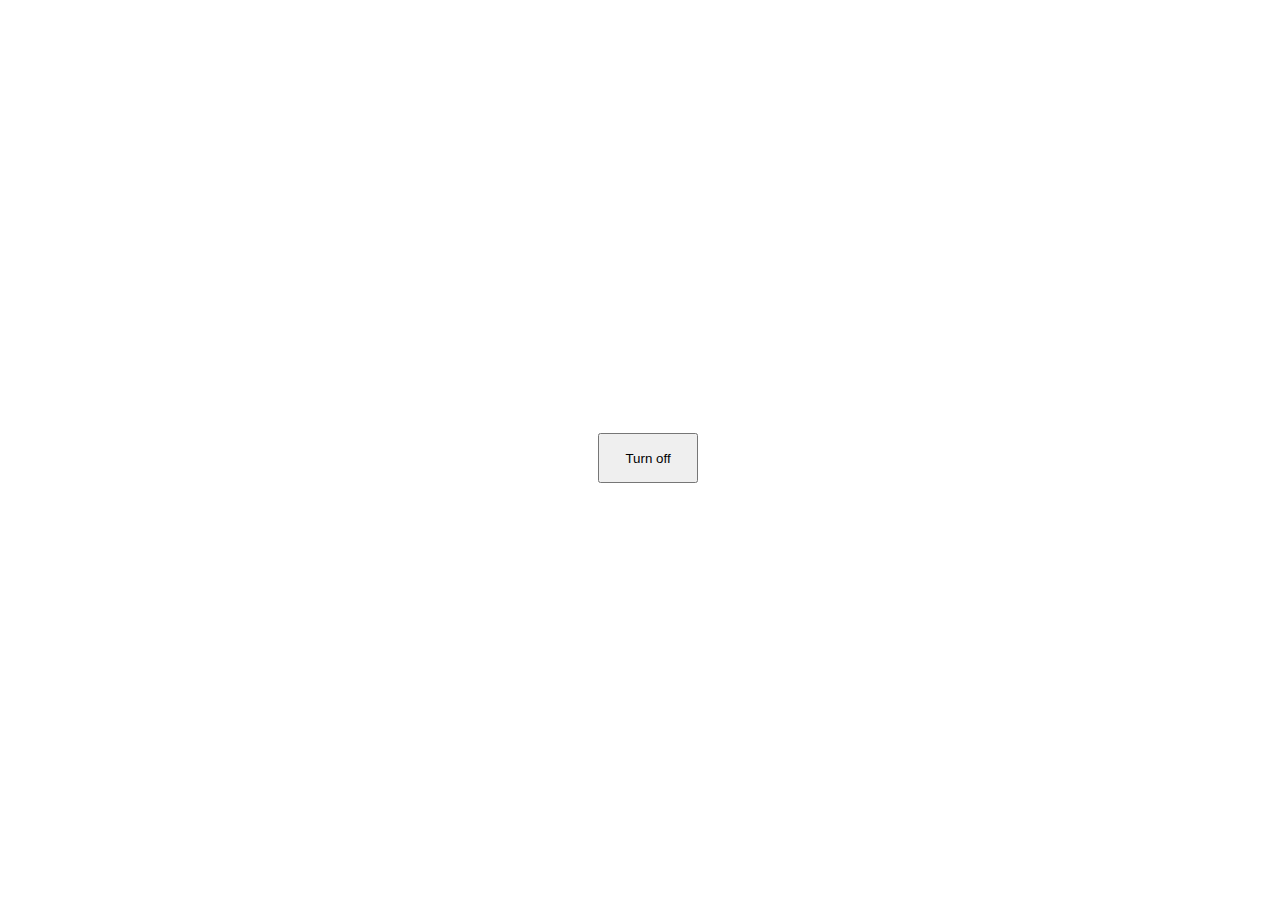
==== index.html @ 02708c24 "Add files via upload" ====
<!DOCTYPE html>
<html lang="en">
<head>
	<meta charset="UTF-8">
	<meta name="viewport" content="width=device-width, initial-scale=1.0">
	<title>Document</title>
	<link rel="stylesheet" href="style.css">
</head>
<body>
	<div class="container">
	<button class="button" type="button">Turn off</button>
	<div class="date"></div></div>
	<script type="text/javascript" src="app.js"></script>
</body>
</html>
---- style.css ----
.button{
    height: 50px;
    width: 100px;
    cursor: pointer;
    color: black;
 }
 .container{
   background-color: white;
   height: 100vh;
   width: 100vw;
   display: flex;
   flex-direction: column;
   justify-content: center;
   align-items: center;
 }
 .date{
     color:black;
     
 }
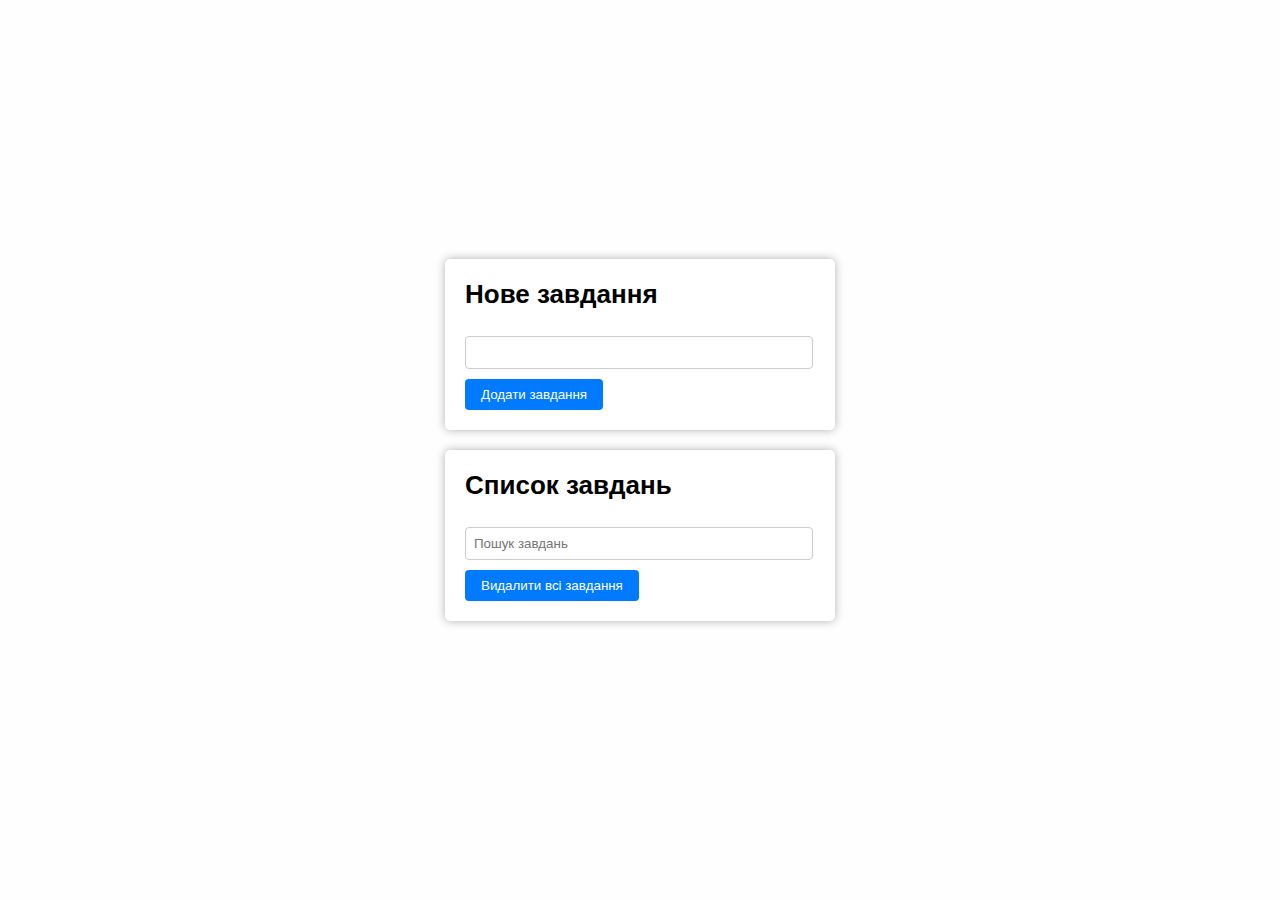
==== commit 272f7dc3: "Add files via upload" ====
--- a/index.html
+++ b/index.html
@@ -1,15 +1,38 @@
 <!DOCTYPE html>
 <html lang="en">
-<head>
-	<meta charset="UTF-8">
-	<meta name="viewport" content="width=device-width, initial-scale=1.0">
-	<title>Document</title>
-	<link rel="stylesheet" href="style.css">
-</head>
-<body>
-	<div class="container">
-	<button class="button" type="button">Turn off</button>
-	<div class="date"></div></div>
-	<script type="text/javascript" src="app.js"></script>
-</body>
+  <head>
+    <meta charset="UTF-8" />
+    <meta name="viewport" content="width=device-width, initial-scale=1.0" />
+    <meta http-equiv="X-UA-Compatible" content="ie=edge" />
+    <link rel="stylesheet" href="style.css">
+    <title>Список завдань</title>
+  </head>
+  <body>
+    <div class="container">
+      <div class="create-task-block">
+        <form class="create-task-form" data-id="test">
+          <h3 class="task-title">Нове завдання</h3>
+          <div class="input-field">
+            <input type="text" name="task" class="task-input" />
+          </div>
+          <button type="submit" class="btn">Додати завдання</button>
+        </form>
+      </div>
+
+      <div class="filter-task-block">
+        <h3 class="task-title">Список завдань</h3>
+        <div class="input-field">
+          <input
+            type="text"
+            name="filter"
+            class="filter-input"
+            placeholder="Пошук завдань"
+          />
+        </div>
+        <ul class="collection"></ul>
+        <button class="clear-tasks">Видалити всі завдання</button>
+      </div>
+    </div>
+    <script src="./app.js"></script>
+  </body>
 </html>--- a/style.css
+++ b/style.css
@@ -1,20 +1,87 @@
 
-.button{
-    height: 50px;
-    width: 100px;
-    cursor: pointer;
-    color: black;
- }
- .container{
-   background-color: white;
-   height: 100vh;
-   width: 100vw;
-   display: flex;
-   flex-direction: column;
-   justify-content: center;
-   align-items: center;
- }
- .date{
-     color:black;
-     
- }+body {
+  font-family: Arial, sans-serif;
+  margin: 0;
+  padding: 0;
+  background-color: #fefefe;
+}
+
+.container {
+  display: flex;
+  flex-direction: column;
+  align-items: center;
+  justify-content: center;
+  height: 100vh;
+}
+
+.create-task-block,
+.filter-task-block {
+  background-color: #fff;
+  padding: 20px;
+  margin-bottom: 20px;
+  border-radius: 5px;
+  box-shadow: 0 0 10px rgba(0, 0, 0, 0.3);
+  width: 350px;
+}
+
+.task-title {
+  margin-top: 0;
+  font-size: 26px;
+}
+
+.input-field {
+  margin-bottom: 10px;
+}
+
+.task-input,
+.filter-input {
+  width: calc(100% - 20px);
+  padding: 8px;
+  border: 1px solid #ccc;
+  border-radius: 4px;
+}
+
+.btn,
+.clear-tasks {
+  padding: 8px 16px;
+  border: none;
+  border-radius: 4px;
+  background-color: #007bff;
+  color: #fff;
+  cursor: pointer;
+  transition: background-color 0.3s ease-in-out;
+}
+
+.btn:hover,
+.clear-tasks:hover {
+  background-color: #0056b3;
+}
+
+.collection {
+  list-style: none;
+  padding: 0;
+  margin: 0;
+}
+
+li {
+  display: flex;
+  justify-content: space-between;
+  align-items: center;
+  padding: 10px 0;
+  border-bottom: 1px solid #eee;
+}
+
+.delete-btn,
+.edit-btn {
+  padding: 6px 10px;
+  border: none;
+  border-radius: 50%;
+  cursor: pointer;
+  transition: background-color 0.3s ease;
+}
+
+.delete-btn:hover,
+.edit-btn:hover {
+  background-color: #f44336;
+  color: #fff;
+}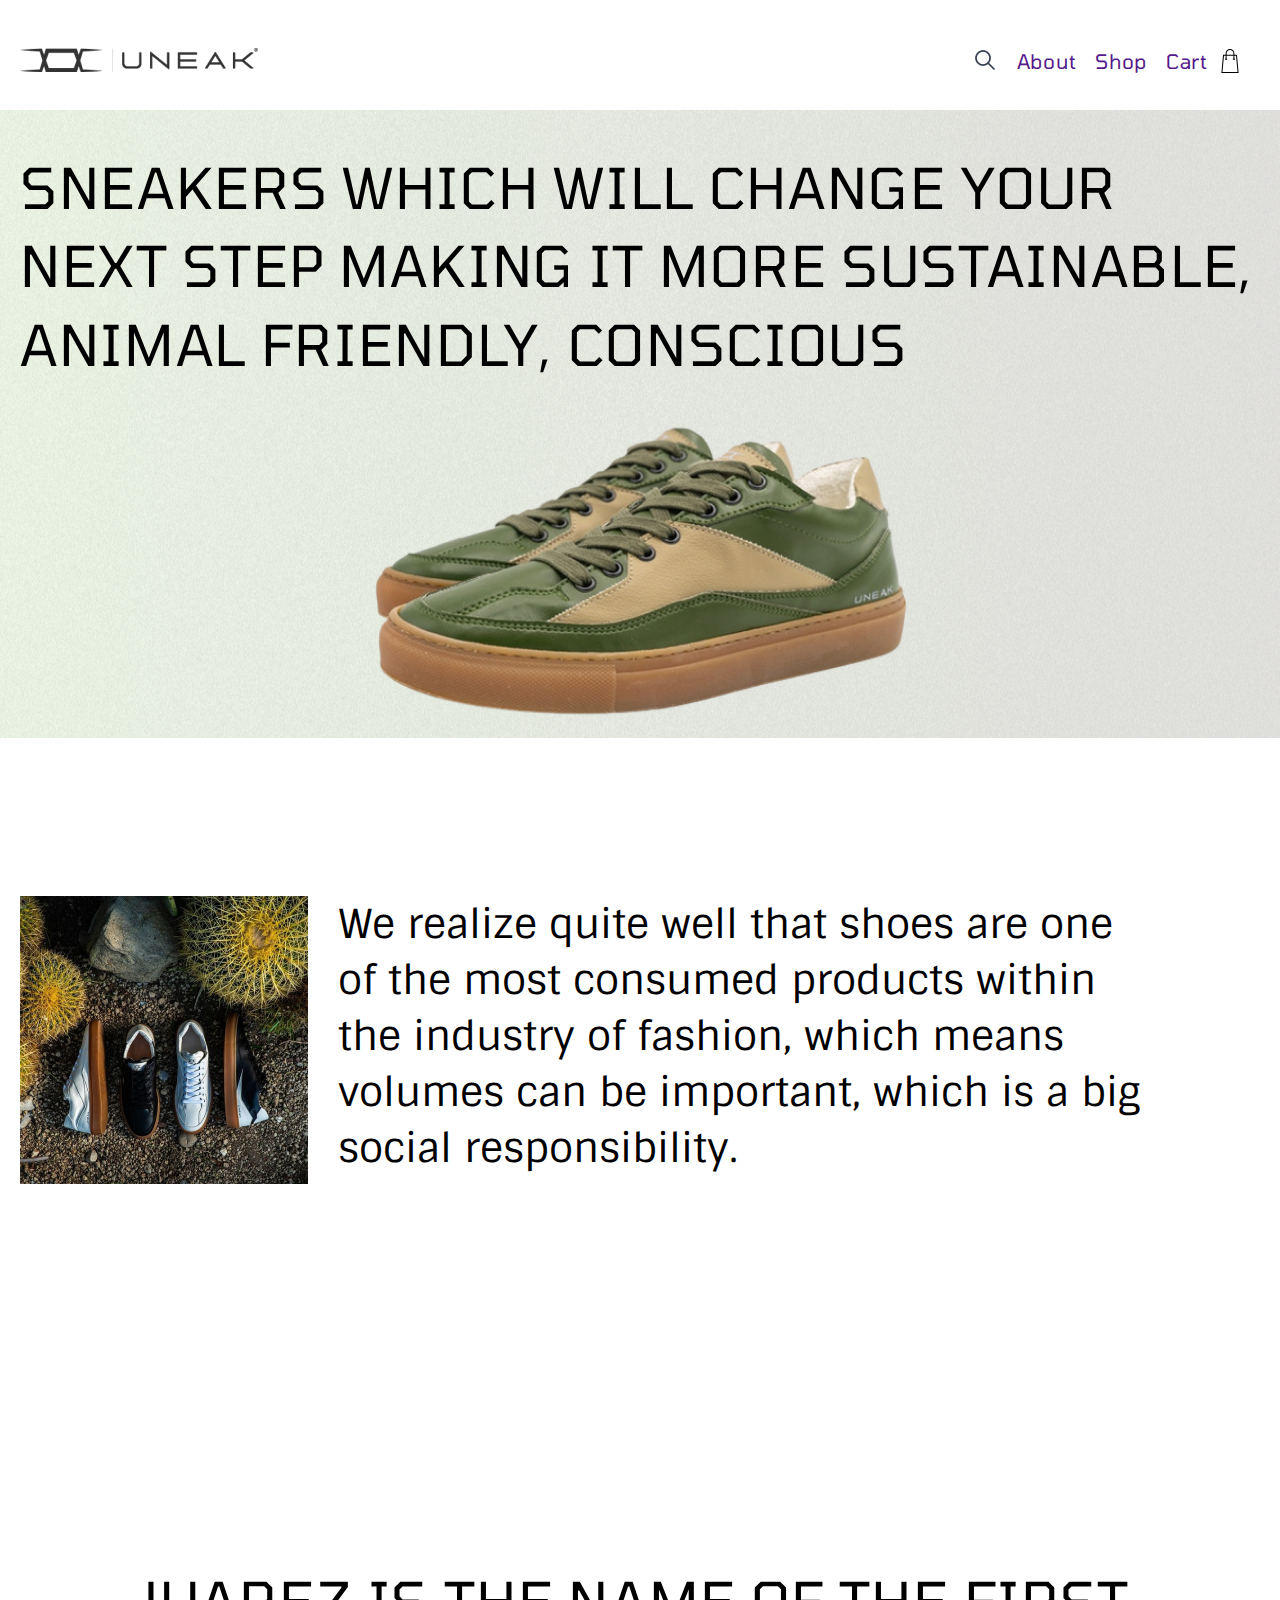
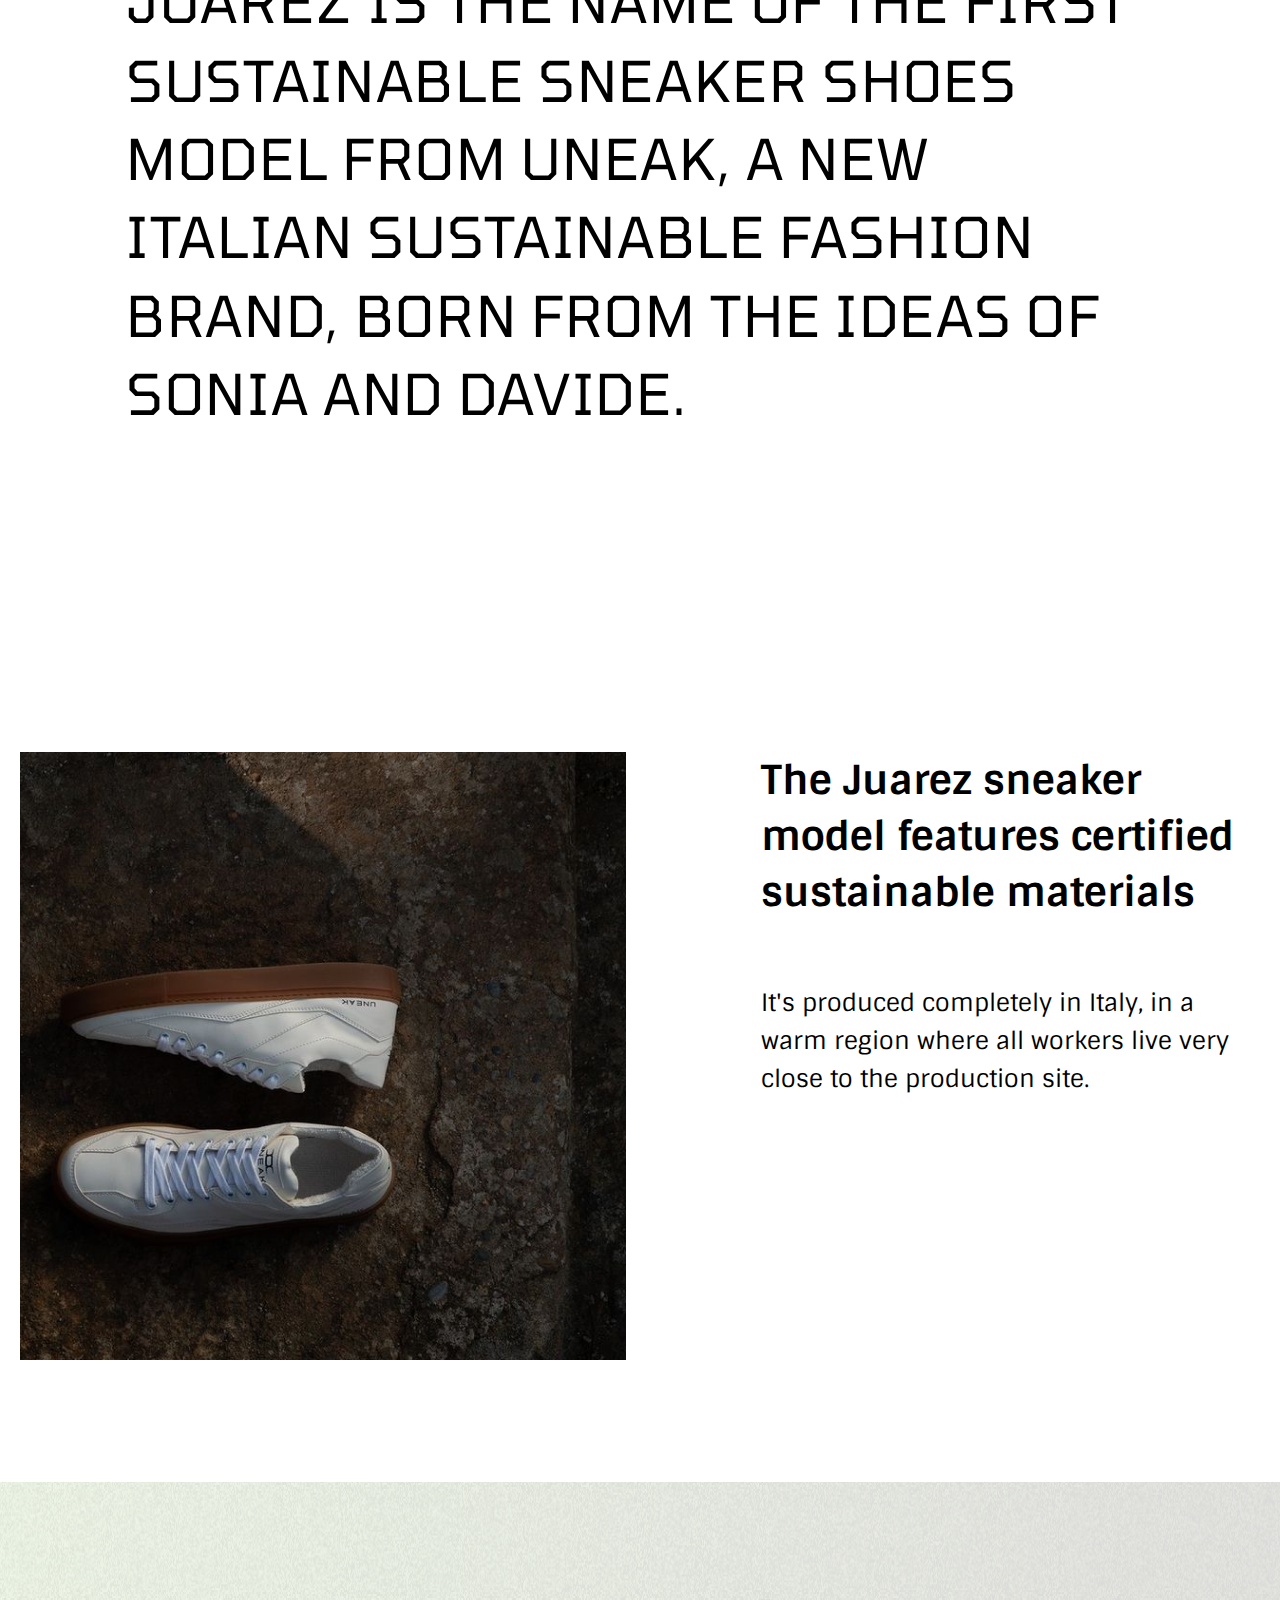
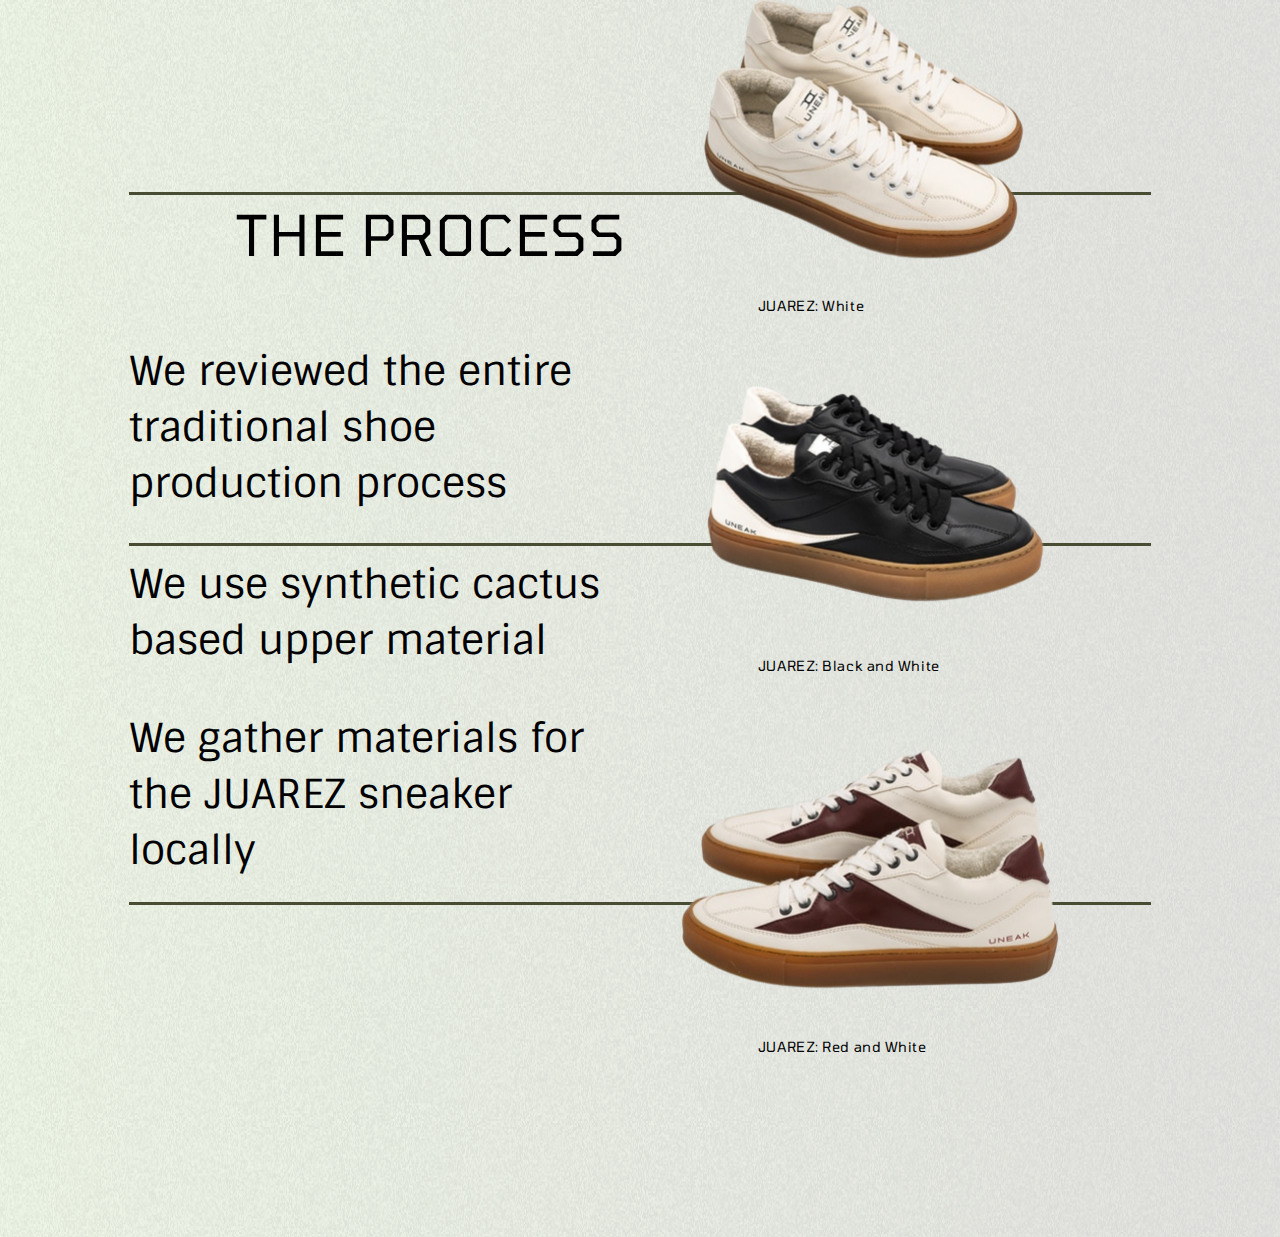
==== commit 65548086: "Add files via upload" ====
--- a/index.html
+++ b/index.html
@@ -1,38 +1,101 @@
 <!DOCTYPE html>
 <html lang="en">
-  <head>
-    <meta charset="UTF-8" />
-    <meta name="viewport" content="width=device-width, initial-scale=1.0" />
-    <meta http-equiv="X-UA-Compatible" content="ie=edge" />
-    <link rel="stylesheet" href="style.css">
-    <title>Список завдань</title>
-  </head>
-  <body>
-    <div class="container">
-      <div class="create-task-block">
-        <form class="create-task-form" data-id="test">
-          <h3 class="task-title">Нове завдання</h3>
-          <div class="input-field">
-            <input type="text" name="task" class="task-input" />
-          </div>
-          <button type="submit" class="btn">Додати завдання</button>
-        </form>
-      </div>
 
-      <div class="filter-task-block">
-        <h3 class="task-title">Список завдань</h3>
-        <div class="input-field">
-          <input
-            type="text"
-            name="filter"
-            class="filter-input"
-            placeholder="Пошук завдань"
-          />
+<head>
+    <meta charset="UTF-8">
+    <meta name="viewport" content="width=device-width, initial-scale=1.0">
+    <title>"Uneak"</title>
+    <link rel="stylesheet" href="normalize.css">
+    <link rel="stylesheet" href="style/style.css">
+    <link rel="preconnect" href="https://fonts.googleapis.com">
+    <link rel="preconnect" href="https://fonts.gstatic.com" crossorigin>
+    <link
+        href="https://fonts.googleapis.com/css2?family=Sintony:wght@400;700&family=Tomorrow:ital,wght@0,400;0,700;1,400&display=swap"
+        rel="stylesheet">
+
+</head>
+
+<body>
+    <article class="burger-menu">
+        <ul class="list">
+            <li class="list-item "><a href=""><img src="./images/search.png" alt="search" class="item-search"></a></li>
+            <li class="list-item  item-burger-about"><a href="">About</a></li>
+            <li class="list-item item-shop"><a href="">Shop</a> </li>
+            </ul>
+    </article>
+    <nav class="nav">
+        <div class="container nav-container">
+            <a href="index.html"><img src="./images/logo.png" alt="logo" class="logo"></a>
+            <ul class="list">
+                <li class="list-item menu"><a href="">Menu</a>
+                <li class="list-item "><a href=""><img src="./images/search.png" alt="search" class="item-search"></a></li>
+                <li class="list-item item-about"><a href="">About</a></li>
+                <li class="list-item item-shop"><a href="">Shop</a> </li>
+               <li class="list-item"><a href="">Cart<img src="./images/shopping-bag.svg" alt="cart" class="cart"></a></li>
+            </div>  
+        </ul>
+    </nav>
+    <header class="header">
+        <div class="container header-container">
+            <h1 class="title"><div class="first-part">Sneakers which will change your</div><div class="second-part">next step making it more sustainable, animal friendly,
+                conscious</div>
+            </h1>
+            <img src="./images/header-image.png" alt="sneakers-main" class="main-image">
         </div>
-        <ul class="collection"></ul>
-        <button class="clear-tasks">Видалити всі завдання</button>
-      </div>
-    </div>
-    <script src="./app.js"></script>
-  </body>
+    </header>
+    <section class="section">
+        <div class="container section-about-container">
+            <img src="./images/section-image-1.png" alt="shoes" class="shoes">
+            <p class="subtitle">We realize quite well that shoes are one of the most consumed products within the
+                industry
+                of
+                fashion, which means volumes can be important, which is a big social responsibility.</p>
+        </div>
+    </section>
+    <article class="article gradient">
+        <div class="container gradient-container">
+            <h1 class="title">Juarez is the name of the first sustainable sneaker shoes model from UNEAK, a new italian
+                sustainable fashion brand, born from the ideas of Sonia and Davide.</h1>
+        </div>
+    </article>
+    <section class="section">
+        <div class="container section-shoes-model-container">
+            <img src="./images/section-image-2.png" alt="JUAREZ-sneakers" class="shoes-model-img">
+            <div class="shoes-model-text">
+            <p class="subtitle">The Juarez sneaker model features certified sustainable materials</p>
+            <p class="main-text">It's produced completely in Italy, in a warm region where all workers live very close
+                to the production site.</p>
+        </div>
+        </div>
+    </section>
+     <section class="process">
+        <div class="container process-container ">
+                <div class="separator">
+                    <hr class="separator-line">
+                    <figure class="shoes-list shoes-white">
+                        <img class="shoes-img" src="./images/shoes-white.png" alt="">
+                        <figcaption class="shoes-title">JUAREZ: White</figcaption>
+                    </figure>
+                </div>
+                <h2 class="process-title title">THE PROCESS</h2>
+                <p class="process-text main-text">We reviewed the entire traditional shoe production process </p>
+                <div class="separator">
+                    <hr class="separator-line">
+                    <figure class="shoes-list  shoes-black">
+                        <img class="shoes-img" src="./images/shoes-black.png" alt="">
+                        <figcaption class="shoes-title">JUAREZ: Black and White</figcaption>
+                    </figure>
+                </div>
+                <p class="process-text main-text">We use synthetic cactus based upper material</p>
+                <p class="process-text main-text">We gather materials for the JUAREZ sneaker locally</p>
+                <div class="separator">
+                    <hr class="separator-line">
+                    <figure class="shoes-list  shoes-red">
+                        <img class="shoes-img" src="./images/shoes-red.png" alt="">
+                        <figcaption class="shoes-title">JUAREZ: Red and White</figcaption>
+                    </figure>
+            </div>
+        </div>
+    </section>
+</body>
 </html>--- a/style/style.css
+++ b/style/style.css
@@ -0,0 +1,752 @@
+.title {
+    font-family: Tomorrow, Arial, sans-serif;
+    font-weight: 400;
+    font-style: normal;
+}
+
+.subtitle,
+.main-text {
+    font-family: Sintony, Helvetica, sans-serif;
+    font-weight: 400;
+    font-style: normal;
+}
+
+.subtitle {
+    color: #000;
+    font-family: Sintony, Helvetica, sans-serif;
+    font-size: 40px;
+    font-style: normal;
+    font-weight: 400;
+    line-height: 140%;
+}
+
+.shoes-model-text .subtitle {
+    font-style: bold;
+    font-weight: 700;
+}
+
+.title {
+    color: #000;
+    font-family: Tomorrow;
+    font-size: 56px;
+    font-style: normal;
+    font-weight: 400;
+    line-height: 140%;
+    letter-spacing: 1.68px;
+    text-transform: uppercase;
+}
+
+.main-text {
+    color: #000;
+    font-family: Sintony;
+    font-size: 24px;
+    font-style: normal;
+    font-weight: 400;
+    line-height: 160%;
+}
+
+.container {
+    width: 1241px;
+    padding: 0 20px;
+    margin: 0px;
+}
+
+.header {
+    background: transparent url(../images/header-background.png) center center no-repeat;
+    background-size: cover;
+    z-index: 1;
+}
+
+.header-container {
+    min-height: 610px;
+    display: flex;
+    flex-direction: column;
+    width: calc((100% - 30px * 11) / 12 * 12 + 11 * 30px);
+}
+
+.header .title {
+    padding-top: 38px;
+    width: calc((100% - 330px)/12*12 + 330px);
+    margin: 0px;
+}
+
+.gradient {
+    width: 100%;
+    background: transparent url(../images/gradient.png) center center no-repeat;
+    background-size: cover;
+}
+
+.main-image {
+    align-self: center;
+    display: inline-block;
+    z-index: 2;
+    width: 533px;
+    height: 355px;
+    flex-shrink: 0;
+}
+
+.section-about-container {
+    display: flex;
+    flex-direction: row;
+    min-height: 288px;
+    padding-top: 158px;
+    padding-bottom: 164px;
+    width: calc((100% - 30px * 11) / 12 * 12 + 11 * 30px);
+}
+
+.section-about-container .subtitle {
+    width: calc((100% - 330px)/12*8 + 7*30px);
+    margin-right: calc((100% - 330px)/12*1 + 30px);
+
+}
+
+.shoes {
+    width: 288px;
+    height: 288px;
+    display: inline-block;
+    flex-shrink: 0;
+    margin-right: auto;
+}
+
+.gradient-container {
+    min-height: 862px;
+    display: flex;
+    flex-direction: row;
+    justify-content: center;
+    width: calc((100% - 30px * 11) / 12 * 12 + 11 * 30px);
+}
+
+.gradient-container .title {
+    width: calc((100% - 330px)/12*10 + 9*30px);
+    min-height: 297px;
+    margin: 0px;
+    padding-top: 214px;
+    padding-bottom: 197px;
+    display: flex;
+    flex-direction: row;
+}
+
+.section-shoes-model-container {
+    min-height: 852px;
+    display: flex;
+    flex-direction: row;
+    width: calc((100% - 30px * 11) / 12 * 12 + 11 * 30px);
+
+}
+
+.shoes-model-text {
+    display: flex;
+    flex-direction: column;
+    width: calc((100% - 330px)/12*5 + 4*30px);
+    padding-top: 122px;
+    margin-right: 0px;
+}
+
+.shoes-model-text .subtitle {
+    min-height: 164px;
+    margin: 0px;
+}
+
+.shoes-model-text .main-text {
+    min-height: 114px;
+    margin: 0px;
+    padding-top: 64px;
+}
+
+.shoes-model-img {
+    width: 606px;
+    display: inline-block;
+    height: 608px;
+    flex-shrink: 0;
+    margin-right: auto;
+    align-self: center;
+}
+
+.nav-container {
+    display: flex;
+    flex-direction: row;
+    align-items: center;
+    height: 110px;
+    padding-top: 48px;
+    padding-bottom: 38px;
+    width: calc((100% - 30px * 11) / 12 * 12 + 11 * 30px);
+}
+
+.logo {
+    width: 238px;
+    display: block;
+    margin-right: auto;
+}
+
+.list {
+    list-style: none;
+    display: flex;
+    flex-direction: row;
+    height: 24px;
+    margin-left: auto;
+    width: calc((100% - 330px)/12*3 + 60px);
+}
+
+.list-item {
+    min-width: 24px;
+    margin-right: calc((100% - 330px)/12*0 + 20px);
+}
+
+.item-about {
+    margin-right: calc((100% - 330px)/12*0 + 20px);
+}
+
+.item-shop {
+    margin-right: calc((100% - 330px)/12*0 + 20px);
+}
+
+.list-item {
+    color: #000;
+    font-family: Tomorrow, Arial, sans-serif;
+    font-size: 20px;
+    font-style: normal;
+    font-weight: 400;
+    line-height: 130%;
+    letter-spacing: 0.8px;
+    text-decoration: none;
+}
+
+.menu {
+    display: none;
+}
+
+.list-item a {
+    text-decoration: none;
+    display: flex;
+    flex-direction: row;
+}
+
+.cart {
+    margin-left: 10px;
+    width: 24px;
+}
+
+* {
+    margin: 0;
+    padding: 0;
+    border: 0;
+    box-sizing: border-box;
+}
+
+.process {
+    background: transparent url(../images/back.png) center center no-repeat;
+    background-size: cover;
+    padding: 310px 0 332px;
+    position: relative;
+}
+
+.process-container {
+    width: calc((100% - 30px * 11) / 12 * 10 + 9 * 30px);
+    margin: 0 auto; 
+}
+
+.shoes-list {
+    width: 425px;
+    height: 320px;
+    position: absolute;
+    right: 75px;
+    margin: 0
+}
+
+.shoes-white {
+    top: -219px;
+}
+
+.shoes-black {
+    top: -210px;
+}
+
+.shoes-red {
+    top: -188px;
+}
+
+.shoes-img {
+    width: 100%;
+    height: 100%;
+    object-fit: cover;
+    object-position: center;
+}
+
+.shoes-title {
+    color: #000;
+    font-family: Tomorrow, Arial, sans-serif;
+    font-size: 14px;
+    font-style: normal;
+    font-weight: 400;
+    line-height: 130%;
+    letter-spacing: 0.56px;
+    margin-left: 107px;
+}
+
+.separator {
+    position: relative;
+}
+
+.separator-line {
+    background-color: #484C32;
+    height: 3px;
+    margin: 0;
+    border: unset;
+}
+
+.process-title {
+    color: #000;
+    font-family: Tomorrow, Arial, sans-serif;
+    font-size: 56px;
+    font-style: normal;
+    font-weight: 400;
+    line-height: 140%;
+    margin-bottom: 70px;
+    margin-left: 107px;
+}
+
+.process-text {
+    color: #000;
+    font-family: Sintony, Helvetica, sans-serif;
+    font-size: 40px;
+    font-style: normal;
+    font-weight: 400;
+    line-height: 140%;
+    width: 50%;
+    margin-bottom: 42px;
+}
+
+.process-text:first-of-type {
+    margin-bottom: 32px;
+}
+
+.process-text:nth-of-type(2) {
+    margin-bottom: 42px;
+    margin-top: 10px;
+}
+
+.process-text:last-of-type {
+    margin-bottom: 24px;
+}
+
+@media screen and (max-width:1200px) {
+    .section-about-container .subtitle {
+        margin-right: calc((100% - 330px)/12*0 + 30px);
+    }
+    
+}
+
+@media screen and (max-width:1150px) {
+    .item-shop {
+        padding-right: 20px;
+    }
+
+    .item-about {
+        padding-right: 20px;
+    }
+
+    .cart {
+        display: none;
+    }
+
+    .shoes-model-img {
+        width: 45%;
+        height: 45%;
+    }
+
+    .shoes-model-text {
+        padding-top: 200px;
+    }
+
+    .subtitle {
+        font-size: 38px;
+    }
+
+    .shoes-list {
+        right: 0px;
+    }
+
+    .shoes-list .shoes-img {
+        width: 80%;
+        height: 80%;
+    }
+
+    .process-title {
+        font-size: 50px;
+    }
+
+    .separator .shoes-white {
+        top: -100px;
+        right: 0px;
+    }
+
+    .process-title { 
+        margin-left: 80px;
+    }
+}
+
+@media screen and (max-width:1024px) {
+    .title {
+        font-size: 46px;
+    }
+
+    .main-image {
+        width: 60%;
+        height: 60%;
+    }
+
+    .subtitle {
+        font-size: 30px;
+        margin-left: 10px;
+    }
+
+    .main-text {
+        font-size: 22px;
+    }
+
+    .shoes-model-text .main-text {
+        padding-top: 10px;
+    }
+
+    .section-shoes-model-container {
+        min-height: 550px;
+    }
+
+    .shoes-model-text {
+        padding-top: 100px;
+    }
+
+    .section-about-container {
+        padding-top: 100px;
+        padding-bottom: 100px;
+    }
+
+    .gradient-container {
+        min-height: 600px;
+    }
+
+    .gradient-container .title {
+        padding-top: 100px;
+        padding-bottom: 100px;
+        font-size: 44px;
+    }
+
+    .menu {
+        display: inherit;
+    }
+
+    .list .item-about,
+    .item-search,
+    .item-shop {
+        display: none;
+    }
+
+    .process {
+        padding-top: 100px;
+        padding-bottom: 100px;
+        min-height: 800px;
+    }
+
+    .process .separator-line {
+        display: none;
+    }
+
+    .shoes-list {
+        width: 300px;
+        height: 200px;
+        right: 10px;
+    }
+
+    .process .shoes-white {
+        top: 58px;
+    }
+
+    .process .shoes-black {
+        top: 10px;
+    }
+
+    .process .shoes-red {
+        top: 10px;
+    }
+
+    .process-text:first-of-type {
+        margin-bottom: 42px;
+    }
+
+    .process-text:nth-of-type(2) {
+        margin-bottom: 52px;
+    }
+
+    .process-text:last-of-type {
+        margin-bottom: 24px;
+    }
+}
+
+@media screen and (max-width:760px) {
+    .title {
+        font-size: 36px;
+    }
+
+    .subtitle {
+        font-size: 27px;
+    }
+
+    .main-text {
+        font-size: 21px;
+    }
+
+    .header-container {
+        min-height: 500px;
+    }
+
+    .section-about-container {
+        padding-top: 50px;
+        padding-bottom: 50px;
+    }
+
+    .gradient-container { 
+        min-height: 350px;
+    } 
+
+    .gradient-container .title {
+        padding-top: 50px;
+        padding-bottom: 50px;
+        font-size: 34px;
+    }
+
+    .section-shoes-model-container {
+        min-height: 500px;
+    }
+
+    .shoes-model-text {
+        padding-top: 50px;
+        padding-bottom: 50px;
+    }
+
+     .process-text { 
+        width: 100%;
+     } 
+
+    .process .process-title {
+        align-items: center;
+    }
+
+    .process .shoes-white {
+        top: 310px;
+        left: -10px;
+    }
+
+    .process .shoes-black {
+        top: 130px;
+        left: 170px;
+    }
+
+    .process .shoes-red {
+        top: -3px;
+        left: 390px;
+    }
+
+    .shoes-list .shoes-img {
+        width: 60%;
+        height: 60%;
+    }
+
+    .shoes-title {
+        margin-left: 35px;
+    }
+
+    .process {
+        padding-top: 50px;
+        padding-bottom: 50px;
+        min-height: 600px;
+    }
+
+    .process-title {
+        margin-bottom: 30px;
+    }
+}
+
+@media screen and (max-width:680px) {
+
+    .title {
+        font-size: 28px;
+    }
+
+    .gradient-container .title {
+        font-size: 26px;
+        padding-top: 30px;
+        padding-bottom: 30px;
+    }
+
+    .header-container {
+        min-height: 400px;
+    }
+
+    .subtitle {
+        font-size: 24px;
+    }
+
+    .section-about-container {
+        display: flex;
+        flex-direction: column;
+    }
+
+    .section-about-container .subtitle {
+        margin: 0px;
+        width: calc((100% - 330px)/12*12 + 11*30px);
+        padding-top: 20px;
+    }
+
+    .section-shoes-model-container {
+        display: flex;
+        flex-direction: column;
+    }
+
+    .shoes-model-text {
+        width: calc((100% - 330px)/12*12 + 11*30px);
+        padding-top: 20px;
+    }
+
+    .shoes-model-text .subtitle {
+        min-height: 100px;
+    }
+
+    .shoes-model-img {
+        width: 280px;
+        height: 281px;
+        margin-right: 0px;
+        padding-top: 50px;
+    }
+
+    .process .shoes-list {
+        display: none;
+    }
+
+    .process-title {
+        margin: 0px;
+        margin-bottom: 20px;
+    }
+
+    .process .process-text {
+        margin-bottom: 16px;
+    }
+
+    .process .process-text:nth-of-type(2) {
+        margin-top: 0px;
+    }
+
+    .process {
+        min-height: 400px;
+    }
+
+   .logo {
+        width: 140px;
+        height: 14px;
+        margin-left: 50%;
+        transform: translateX(-50%);
+        flex-shrink: 0;
+    }
+
+    .list-item {
+        width: 45px;
+        height: 20px;
+        font-size: 16px;
+        flex-shrink: 0;
+    }
+
+    .menu {    
+        margin-right: auto;
+    }
+
+    .cart {
+        margin-left: 0px;
+
+    }
+
+    .section-about-container .shoes {
+        margin-right: 0px;
+    }
+
+    .shoes {
+        align-self: center;
+    }
+
+    .shoes-model-text .main-text {
+        padding-top: 16px;
+    }
+
+}
+
+@media screen and (max-width:375px) {
+    .title {
+        font-size: 26px;
+    }
+
+    .gradient-container .title {
+        font-size: 24px;
+    }
+
+    .subtitle {
+        font-size: 20px;
+    }
+
+    .main-text {
+        font-size: 20px;
+    }
+
+    .shoes,
+    .shoes-model-img {
+        width: 280px;
+        height: 281px;
+        flex-shrink: 0;
+    }
+
+    .main-image {
+        width: 280px;
+height: 186px;
+       position: absolute;
+       top: 223px;
+    }
+
+    .second-part{
+        padding-top: 196px;
+    }
+
+    .nav {
+        height: 60px;
+    }
+
+    .nav-container{
+        height: 60px;
+        padding-top: 20px;
+        padding-bottom: 20px;
+    }
+}
+
+.burger-menu{
+    position: fixed;
+    z-index: 100;
+    background-color: #484C32;
+background-size: cover;
+top: 80px;
+left: 750px;
+top: -999px;
+}
+
+.burger-menu * {
+    display: block;
+}
+
+.burger-menu .list{
+  width: 200px;
+    height: 150px;
+  
+}
+
+.burger-menu .list-item {
+    z-index: 200;
+}
+
+
+
+   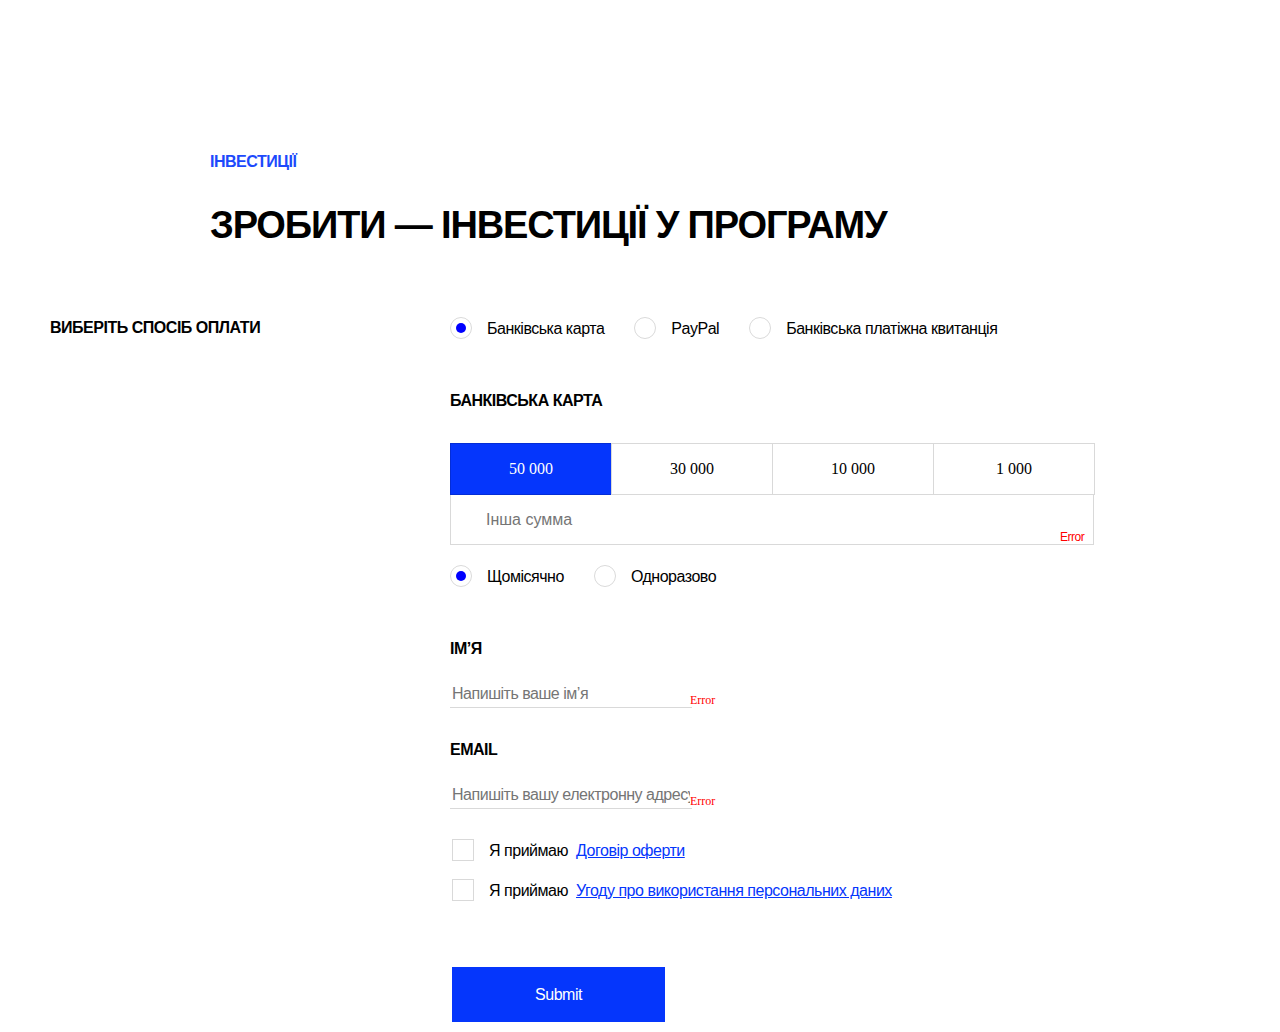
==== commit 6331754a: "Add files via upload" ====
--- a/index.html
+++ b/index.html
@@ -1,101 +1,132 @@
 <!DOCTYPE html>
-<html lang="en">
+<html lang="ukr">
 
 <head>
     <meta charset="UTF-8">
     <meta name="viewport" content="width=device-width, initial-scale=1.0">
-    <title>"Uneak"</title>
+    <title>Teach for Ukraine</title>
     <link rel="stylesheet" href="normalize.css">
     <link rel="stylesheet" href="style/style.css">
-    <link rel="preconnect" href="https://fonts.googleapis.com">
-    <link rel="preconnect" href="https://fonts.gstatic.com" crossorigin>
-    <link
-        href="https://fonts.googleapis.com/css2?family=Sintony:wght@400;700&family=Tomorrow:ital,wght@0,400;0,700;1,400&display=swap"
-        rel="stylesheet">
-
 </head>
 
-<body>
-    <article class="burger-menu">
-        <ul class="list">
-            <li class="list-item "><a href=""><img src="./images/search.png" alt="search" class="item-search"></a></li>
-            <li class="list-item  item-burger-about"><a href="">About</a></li>
-            <li class="list-item item-shop"><a href="">Shop</a> </li>
-            </ul>
-    </article>
-    <nav class="nav">
-        <div class="container nav-container">
-            <a href="index.html"><img src="./images/logo.png" alt="logo" class="logo"></a>
-            <ul class="list">
-                <li class="list-item menu"><a href="">Menu</a>
-                <li class="list-item "><a href=""><img src="./images/search.png" alt="search" class="item-search"></a></li>
-                <li class="list-item item-about"><a href="">About</a></li>
-                <li class="list-item item-shop"><a href="">Shop</a> </li>
-               <li class="list-item"><a href="">Cart<img src="./images/shopping-bag.svg" alt="cart" class="cart"></a></li>
-            </div>  
-        </ul>
-    </nav>
-    <header class="header">
-        <div class="container header-container">
-            <h1 class="title"><div class="first-part">Sneakers which will change your</div><div class="second-part">next step making it more sustainable, animal friendly,
-                conscious</div>
-            </h1>
-            <img src="./images/header-image.png" alt="sneakers-main" class="main-image">
-        </div>
-    </header>
-    <section class="section">
-        <div class="container section-about-container">
-            <img src="./images/section-image-1.png" alt="shoes" class="shoes">
-            <p class="subtitle">We realize quite well that shoes are one of the most consumed products within the
-                industry
-                of
-                fashion, which means volumes can be important, which is a big social responsibility.</p>
-        </div>
+<body class="container">
+    <section class="section-investment">
+        <span class="detailed-info-text">інвестиції</span>
+        <h1 class="title">зробити — інвестиції у програму</h1>
     </section>
-    <article class="article gradient">
-        <div class="container gradient-container">
-            <h1 class="title">Juarez is the name of the first sustainable sneaker shoes model from UNEAK, a new italian
-                sustainable fashion brand, born from the ideas of Sonia and Davide.</h1>
-        </div>
-    </article>
-    <section class="section">
-        <div class="container section-shoes-model-container">
-            <img src="./images/section-image-2.png" alt="JUAREZ-sneakers" class="shoes-model-img">
-            <div class="shoes-model-text">
-            <p class="subtitle">The Juarez sneaker model features certified sustainable materials</p>
-            <p class="main-text">It's produced completely in Italy, in a warm region where all workers live very close
-                to the production site.</p>
-        </div>
-        </div>
+    <section class="section-payment">
+        <form action="" method="">
+            <fieldset class="payment">
+                <legend class="legend-payment legend">виберіть спосіб оплати</legend>
+                <div class="payment-items">
+                <label class="payment-type">
+                    <input class="payment-type-radio input" type="radio" name="payment-type-choice"
+                        value="Банківська карта" id="Банківська карта" checked>
+                    <span class="checkmark"></span> 
+                    Банківська карта
+                </label>
+                <label class="payment-type">
+                    <input class="payment-type-radio input" type="radio" name="payment-type-choice" value="PayPal"
+                        id=" PayPal">
+                    <span class="checkmark"></span>
+                    PayPal
+                </label>
+                <label class="payment-type">
+                  
+                    <input class="payment-type-radio input" type="radio" name="payment-type-choice"
+                        value="Банківська платіжна квитанція" id="Банківська платіжна квитанція">
+                    <span class="checkmark"></span>
+                    Банківська платіжна квитанція
+                </label></div>
+            </fieldset>
+        </form>
     </section>
-     <section class="process">
-        <div class="container process-container ">
-                <div class="separator">
-                    <hr class="separator-line">
-                    <figure class="shoes-list shoes-white">
-                        <img class="shoes-img" src="./images/shoes-white.png" alt="">
-                        <figcaption class="shoes-title">JUAREZ: White</figcaption>
-                    </figure>
+    <section class="info">
+        <form action="" method="">
+            <fieldset class="bank-card-payment">
+                <legend class="legend">банківська карта</legend>
+                <label class="bank-card">
+                <input class="bank-card-radio input" type="radio" name="bank-card-choice" value="50 000"
+                    id="input-50 000" checked>
+                <div class="number-item">50 000</div>
+                </label>
+                <label class="bank-card">
+                    
+                    <input class="bank-card-radio input" type="radio" name="bank-card-choice" value="30 000"
+                        id="input-30 000">
+                        <div class="number-item">30 000</div>
+                </label>
+                <label class="bank-card">
+                    
+                    <input class="bank-card-radio input" type="radio" name="bank-card-choice" value="input-10 000"
+                        id="10 000">
+                        <div class="number-item">10 000</div>
+                </label>
+                <label class="bank-card">
+                    <input class="bank-card-radio input" type="radio" name="bank-card-choice" value="input-1 000"
+                        id="1 000">
+                        <div class="number-item last-item">1 000</div>
+                </label>
+            </fieldset>
+            <form>
+                <div class="amount">
+                    <input class="bank-card-amount" type="number" name="amount" min="0" title="1"
+                        placeholder="Інша сумма">
+                        <span class="error-1">Error</span>
                 </div>
-                <h2 class="process-title title">THE PROCESS</h2>
-                <p class="process-text main-text">We reviewed the entire traditional shoe production process </p>
-                <div class="separator">
-                    <hr class="separator-line">
-                    <figure class="shoes-list  shoes-black">
-                        <img class="shoes-img" src="./images/shoes-black.png" alt="">
-                        <figcaption class="shoes-title">JUAREZ: Black and White</figcaption>
-                    </figure>
-                </div>
-                <p class="process-text main-text">We use synthetic cactus based upper material</p>
-                <p class="process-text main-text">We gather materials for the JUAREZ sneaker locally</p>
-                <div class="separator">
-                    <hr class="separator-line">
-                    <figure class="shoes-list  shoes-red">
-                        <img class="shoes-img" src="./images/shoes-red.png" alt="">
-                        <figcaption class="shoes-title">JUAREZ: Red and White</figcaption>
-                    </figure>
+                
+                <div class="frequency-items">
+                <label class="frequency">
+                    <input class="frequency-radio input" type="radio" name="frequency-radio-choice" value="Щомісячно"
+                        id="Щомісячно" checked>
+                    <span class="checkmark"></span>
+                    Щомісячно
+                </label>
+                <label class="frequency">
+                    <input class="frequency-radio input" type="radio" name="frequency-radio-choice" value="Одноразово"
+                        id="Одноразово">
+                    <span class="checkmark"></span>
+                    Одноразово
+                </label>
             </div>
-        </div>
+            </form>
+        </form>
+        <form action="" method="">
+            <fieldset class="name">
+                <legend class="legend">ім’я</legend>
+                <input class="name-text" type="name" name="name" pattern="[А-Яа-яЇїІіЄєҐґ]"
+                    placeholder="Напишіть ваше ім’я">
+                <span class="error">Error</span>
+            </fieldset>
+        </form>
+        <form action="" method="">
+            <fieldset class="email">
+                <legend class="legend">Email</legend>
+                <input class="email-text" type="email" pattern="[a-zA-Z0-9._%+-]+@[a-zA-Z0-9.-]+\.[a-zA-Z]{2,}"
+                    name="email-address" placeholder="Напишіть вашу електронну адресу">
+                <span class="error">Error</span>
+        </form>
+        <form>
+            <fieldset class="submit">
+                <div class="agreement">
+                    <label class="label-submit">
+                        <div class=submit-items>
+                             <input class="agreement-text input-submit" type="checkbox" name="agreement-text" value="yes"
+                            id="Я приймаю" required>
+                        <span class="checkmark-submit"></span></label>
+                    <span class="span">Я приймаю</span> <a href="" class="link">Договір оферти</a></div>
+                    <label class="label-submit">
+                        <div class=submit-items>
+                            <input class="agreement-text input-submit" type="checkbox" name="agreement-text" value="yes"
+                            required>
+                        <span class="checkmark-submit"></span>
+                        <span class="span">Я приймаю</span> <a href="" class="link">Угоду про використання персональних
+                            даних</a></div>
+                </div></label>
+                <input class="submit-text" type="submit">
+            </fieldset>
+        </form>
     </section>
 </body>
+
 </html>--- a/style/style.css
+++ b/style/style.css
@@ -1,752 +1,556 @@
+.detailed-info-text {
+   color: #0536FC;
+   font-family: "Basis Grotesque Pro", Helvetica, sans-serif;
+   font-size: 16px;
+   font-style: bold;
+   font-weight: 700;
+   line-height: 24px;
+   letter-spacing: -0.48px;
+   text-transform: uppercase;
+   opacity: 0.9;
+}
+
 .title {
-    font-family: Tomorrow, Arial, sans-serif;
-    font-weight: 400;
-    font-style: normal;
-}
-
-.subtitle,
-.main-text {
-    font-family: Sintony, Helvetica, sans-serif;
-    font-weight: 400;
-    font-style: normal;
-}
-
-.subtitle {
-    color: #000;
-    font-family: Sintony, Helvetica, sans-serif;
-    font-size: 40px;
-    font-style: normal;
-    font-weight: 400;
-    line-height: 140%;
-}
-
-.shoes-model-text .subtitle {
-    font-style: bold;
-    font-weight: 700;
+   color: #000;
+   font-family: "Basis Grotesque Pro", Helvetica, sans-serif;
+   font-size: 38px;
+   font-style: bold;
+   font-weight: 700;
+   line-height: 42px;
+   letter-spacing: -1.14px;
+   text-transform: uppercase;
+}
+
+.legend {
+   color: #000;
+   font-family: "Basis Grotesque Pro", Helvetica, sans-serif;
+   font-size: 16px;
+   font-style: bold;
+   font-weight: 700;
+   line-height: 24px;
+   letter-spacing: -0.48px;
+   text-transform: uppercase;
+}
+
+.payment-type, .frequency, .submit{
+   color: #000;
+   font-family: "Basis Grotesque Pro", Helvetica, sans-serif;
+   font-size: 16px;
+   font-style: normal;
+   font-weight: 400;
+   line-height: 24px;
+   letter-spacing: -0.48px;
+}
+
+.amount {
+   color: #000;
+   font-family: "Basis Grotesque Pro", Helvetica, sans-serif;
+   font-size: 16px;
+   font-style: normal;
+   font-weight: 400;
+   line-height: 24px;
+   letter-spacing: -0.48px;
+}
+
+.submit .span {
+   color: #000;
+   font-family: "Basis Grotesque Pro", Helvetica, sans-serif;
+   font-size: 16px;
+   font-style: normal;
+   font-weight: 400;
+   line-height: 24px;
+   letter-spacing: -0.48px;
+   padding-right: 8px;
+}
+
+.submit .link {
+   color: #0536FC;
+   font-family: "Basis Grotesque Pro", Helvetica, sans-serif;
+   font-size: 16px;
+   font-style: normal;
+   font-weight: 400;
+   line-height: 24px;
+   letter-spacing: -0.48px;
+}
+
+.email .email-text {
+   color: #000;
+   font-family: "Basis Grotesque Pro", Helvetica, sans-serif;
+   font-size: 16px;
+   font-style: normal;
+   font-weight: 300;
+   line-height: 24px;
+   letter-spacing: -0.48px;
+}
+
+.name .name-text {
+   color: #000;
+   font-family: "Basis Grotesque Pro", Helvetica, sans-serif;
+   font-size: 16px;
+   font-style: normal;
+   font-weight: 300;
+   line-height: 24px;
+   letter-spacing: -0.48px;
+}
+
+.container {
+   display: flex;
+   flex-direction: column;
+   max-width: 1340px;
+   padding-left: 50px;
+   padding-right: 50px;
+}
+
+.section-investment {
+   display: flex;
+   flex-direction: column;
+   padding-top: 150px;
+   padding-left: 160px;
+}
+
+
+
+.info {
+   padding-left: 670px;
+}
+
+.section-payment .payment {
+   border: unset;
+}
+
+.info .bank-card-payment {
+   border: unset;
+}
+
+.info .name {
+   border: unset;
+}
+
+.info .email {
+   border: unset;
+}
+
+.info .submit {
+   border: unset;
+}
+
+.payment {
+   padding-left: 0px;
 }
 
 .title {
-    color: #000;
-    font-family: Tomorrow;
-    font-size: 56px;
-    font-style: normal;
-    font-weight: 400;
-    line-height: 140%;
-    letter-spacing: 1.68px;
-    text-transform: uppercase;
-}
-
-.main-text {
-    color: #000;
-    font-family: Sintony;
-    font-size: 24px;
-    font-style: normal;
-    font-weight: 400;
-    line-height: 160%;
-}
-
-.container {
-    width: 1241px;
-    padding: 0 20px;
-    margin: 0px;
-}
-
-.header {
-    background: transparent url(../images/header-background.png) center center no-repeat;
-    background-size: cover;
-    z-index: 1;
-}
-
-.header-container {
-    min-height: 610px;
-    display: flex;
-    flex-direction: column;
-    width: calc((100% - 30px * 11) / 12 * 12 + 11 * 30px);
-}
-
-.header .title {
-    padding-top: 38px;
-    width: calc((100% - 330px)/12*12 + 330px);
-    margin: 0px;
-}
-
-.gradient {
-    width: 100%;
-    background: transparent url(../images/gradient.png) center center no-repeat;
-    background-size: cover;
-}
-
-.main-image {
-    align-self: center;
-    display: inline-block;
-    z-index: 2;
-    width: 533px;
-    height: 355px;
-    flex-shrink: 0;
-}
-
-.section-about-container {
-    display: flex;
-    flex-direction: row;
-    min-height: 288px;
-    padding-top: 158px;
-    padding-bottom: 164px;
-    width: calc((100% - 30px * 11) / 12 * 12 + 11 * 30px);
-}
-
-.section-about-container .subtitle {
-    width: calc((100% - 330px)/12*8 + 7*30px);
-    margin-right: calc((100% - 330px)/12*1 + 30px);
-
-}
-
-.shoes {
-    width: 288px;
-    height: 288px;
-    display: inline-block;
-    flex-shrink: 0;
-    margin-right: auto;
-}
-
-.gradient-container {
-    min-height: 862px;
-    display: flex;
-    flex-direction: row;
-    justify-content: center;
-    width: calc((100% - 30px * 11) / 12 * 12 + 11 * 30px);
-}
-
-.gradient-container .title {
-    width: calc((100% - 330px)/12*10 + 9*30px);
-    min-height: 297px;
-    margin: 0px;
-    padding-top: 214px;
-    padding-bottom: 197px;
-    display: flex;
-    flex-direction: row;
-}
-
-.section-shoes-model-container {
-    min-height: 852px;
-    display: flex;
-    flex-direction: row;
-    width: calc((100% - 30px * 11) / 12 * 12 + 11 * 30px);
-
-}
-
-.shoes-model-text {
-    display: flex;
-    flex-direction: column;
-    width: calc((100% - 330px)/12*5 + 4*30px);
-    padding-top: 122px;
-    margin-right: 0px;
-}
-
-.shoes-model-text .subtitle {
-    min-height: 164px;
-    margin: 0px;
-}
-
-.shoes-model-text .main-text {
-    min-height: 114px;
-    margin: 0px;
-    padding-top: 64px;
-}
-
-.shoes-model-img {
-    width: 606px;
-    display: inline-block;
-    height: 608px;
-    flex-shrink: 0;
-    margin-right: auto;
-    align-self: center;
-}
-
-.nav-container {
-    display: flex;
-    flex-direction: row;
-    align-items: center;
-    height: 110px;
-    padding-top: 48px;
-    padding-bottom: 38px;
-    width: calc((100% - 30px * 11) / 12 * 12 + 11 * 30px);
-}
-
-.logo {
-    width: 238px;
-    display: block;
-    margin-right: auto;
-}
-
-.list {
-    list-style: none;
-    display: flex;
-    flex-direction: row;
-    height: 24px;
-    margin-left: auto;
-    width: calc((100% - 330px)/12*3 + 60px);
-}
-
-.list-item {
-    min-width: 24px;
-    margin-right: calc((100% - 330px)/12*0 + 20px);
-}
-
-.item-about {
-    margin-right: calc((100% - 330px)/12*0 + 20px);
-}
-
-.item-shop {
-    margin-right: calc((100% - 330px)/12*0 + 20px);
-}
-
-.list-item {
-    color: #000;
-    font-family: Tomorrow, Arial, sans-serif;
-    font-size: 20px;
-    font-style: normal;
-    font-weight: 400;
-    line-height: 130%;
-    letter-spacing: 0.8px;
-    text-decoration: none;
-}
-
-.menu {
-    display: none;
-}
-
-.list-item a {
-    text-decoration: none;
-    display: flex;
-    flex-direction: row;
-}
-
-.cart {
-    margin-left: 10px;
-    width: 24px;
-}
-
-* {
-    margin: 0;
-    padding: 0;
-    border: 0;
-    box-sizing: border-box;
-}
-
-.process {
-    background: transparent url(../images/back.png) center center no-repeat;
-    background-size: cover;
-    padding: 310px 0 332px;
-    position: relative;
-}
-
-.process-container {
-    width: calc((100% - 30px * 11) / 12 * 10 + 9 * 30px);
-    margin: 0 auto; 
-}
-
-.shoes-list {
-    width: 425px;
-    height: 320px;
-    position: absolute;
-    right: 75px;
-    margin: 0
-}
-
-.shoes-white {
-    top: -219px;
-}
-
-.shoes-black {
-    top: -210px;
-}
-
-.shoes-red {
-    top: -188px;
-}
-
-.shoes-img {
-    width: 100%;
-    height: 100%;
-    object-fit: cover;
-    object-position: center;
-}
-
-.shoes-title {
-    color: #000;
-    font-family: Tomorrow, Arial, sans-serif;
-    font-size: 14px;
-    font-style: normal;
-    font-weight: 400;
-    line-height: 130%;
-    letter-spacing: 0.56px;
-    margin-left: 107px;
-}
-
-.separator {
-    position: relative;
-}
-
-.separator-line {
-    background-color: #484C32;
-    height: 3px;
-    margin: 0;
-    border: unset;
-}
-
-.process-title {
-    color: #000;
-    font-family: Tomorrow, Arial, sans-serif;
-    font-size: 56px;
-    font-style: normal;
-    font-weight: 400;
-    line-height: 140%;
-    margin-bottom: 70px;
-    margin-left: 107px;
-}
-
-.process-text {
-    color: #000;
-    font-family: Sintony, Helvetica, sans-serif;
-    font-size: 40px;
-    font-style: normal;
-    font-weight: 400;
-    line-height: 140%;
-    width: 50%;
-    margin-bottom: 42px;
-}
-
-.process-text:first-of-type {
-    margin-bottom: 32px;
-}
-
-.process-text:nth-of-type(2) {
-    margin-bottom: 42px;
-    margin-top: 10px;
-}
-
-.process-text:last-of-type {
-    margin-bottom: 24px;
-}
-
-@media screen and (max-width:1200px) {
-    .section-about-container .subtitle {
-        margin-right: calc((100% - 330px)/12*0 + 30px);
-    }
-    
-}
-
-@media screen and (max-width:1150px) {
-    .item-shop {
-        padding-right: 20px;
-    }
-
-    .item-about {
-        padding-right: 20px;
-    }
-
-    .cart {
-        display: none;
-    }
-
-    .shoes-model-img {
-        width: 45%;
-        height: 45%;
-    }
-
-    .shoes-model-text {
-        padding-top: 200px;
-    }
-
-    .subtitle {
-        font-size: 38px;
-    }
-
-    .shoes-list {
-        right: 0px;
-    }
-
-    .shoes-list .shoes-img {
-        width: 80%;
-        height: 80%;
-    }
-
-    .process-title {
-        font-size: 50px;
-    }
-
-    .separator .shoes-white {
-        top: -100px;
-        right: 0px;
-    }
-
-    .process-title { 
-        margin-left: 80px;
-    }
-}
-
-@media screen and (max-width:1024px) {
-    .title {
-        font-size: 46px;
-    }
-
-    .main-image {
-        width: 60%;
-        height: 60%;
-    }
-
-    .subtitle {
-        font-size: 30px;
-        margin-left: 10px;
-    }
-
-    .main-text {
-        font-size: 22px;
-    }
-
-    .shoes-model-text .main-text {
-        padding-top: 10px;
-    }
-
-    .section-shoes-model-container {
-        min-height: 550px;
-    }
-
-    .shoes-model-text {
-        padding-top: 100px;
-    }
-
-    .section-about-container {
-        padding-top: 100px;
-        padding-bottom: 100px;
-    }
-
-    .gradient-container {
-        min-height: 600px;
-    }
-
-    .gradient-container .title {
-        padding-top: 100px;
-        padding-bottom: 100px;
-        font-size: 44px;
-    }
-
-    .menu {
-        display: inherit;
-    }
-
-    .list .item-about,
-    .item-search,
-    .item-shop {
-        display: none;
-    }
-
-    .process {
-        padding-top: 100px;
-        padding-bottom: 100px;
-        min-height: 800px;
-    }
-
-    .process .separator-line {
-        display: none;
-    }
-
-    .shoes-list {
-        width: 300px;
-        height: 200px;
-        right: 10px;
-    }
-
-    .process .shoes-white {
-        top: 58px;
-    }
-
-    .process .shoes-black {
-        top: 10px;
-    }
-
-    .process .shoes-red {
-        top: 10px;
-    }
-
-    .process-text:first-of-type {
-        margin-bottom: 42px;
-    }
-
-    .process-text:nth-of-type(2) {
-        margin-bottom: 52px;
-    }
-
-    .process-text:last-of-type {
-        margin-bottom: 24px;
-    }
-}
-
-@media screen and (max-width:760px) {
-    .title {
-        font-size: 36px;
-    }
-
-    .subtitle {
-        font-size: 27px;
-    }
-
-    .main-text {
-        font-size: 21px;
-    }
-
-    .header-container {
-        min-height: 500px;
-    }
-
-    .section-about-container {
-        padding-top: 50px;
-        padding-bottom: 50px;
-    }
-
-    .gradient-container { 
-        min-height: 350px;
-    } 
-
-    .gradient-container .title {
-        padding-top: 50px;
-        padding-bottom: 50px;
-        font-size: 34px;
-    }
-
-    .section-shoes-model-container {
-        min-height: 500px;
-    }
-
-    .shoes-model-text {
-        padding-top: 50px;
-        padding-bottom: 50px;
-    }
-
-     .process-text { 
-        width: 100%;
-     } 
-
-    .process .process-title {
-        align-items: center;
-    }
-
-    .process .shoes-white {
-        top: 310px;
-        left: -10px;
-    }
-
-    .process .shoes-black {
-        top: 130px;
-        left: 170px;
-    }
-
-    .process .shoes-red {
-        top: -3px;
-        left: 390px;
-    }
-
-    .shoes-list .shoes-img {
-        width: 60%;
-        height: 60%;
-    }
-
-    .shoes-title {
-        margin-left: 35px;
-    }
-
-    .process {
-        padding-top: 50px;
-        padding-bottom: 50px;
-        min-height: 600px;
-    }
-
-    .process-title {
-        margin-bottom: 30px;
-    }
-}
-
-@media screen and (max-width:680px) {
-
-    .title {
-        font-size: 28px;
-    }
-
-    .gradient-container .title {
-        font-size: 26px;
-        padding-top: 30px;
-        padding-bottom: 30px;
-    }
-
-    .header-container {
-        min-height: 400px;
-    }
-
-    .subtitle {
-        font-size: 24px;
-    }
-
-    .section-about-container {
-        display: flex;
-        flex-direction: column;
-    }
-
-    .section-about-container .subtitle {
-        margin: 0px;
-        width: calc((100% - 330px)/12*12 + 11*30px);
-        padding-top: 20px;
-    }
-
-    .section-shoes-model-container {
-        display: flex;
-        flex-direction: column;
-    }
-
-    .shoes-model-text {
-        width: calc((100% - 330px)/12*12 + 11*30px);
-        padding-top: 20px;
-    }
-
-    .shoes-model-text .subtitle {
-        min-height: 100px;
-    }
-
-    .shoes-model-img {
-        width: 280px;
-        height: 281px;
-        margin-right: 0px;
-        padding-top: 50px;
-    }
-
-    .process .shoes-list {
-        display: none;
-    }
-
-    .process-title {
-        margin: 0px;
-        margin-bottom: 20px;
-    }
-
-    .process .process-text {
-        margin-bottom: 16px;
-    }
-
-    .process .process-text:nth-of-type(2) {
-        margin-top: 0px;
-    }
-
-    .process {
-        min-height: 400px;
-    }
-
-   .logo {
-        width: 140px;
-        height: 14px;
-        margin-left: 50%;
-        transform: translateX(-50%);
-        flex-shrink: 0;
-    }
-
-    .list-item {
-        width: 45px;
-        height: 20px;
-        font-size: 16px;
-        flex-shrink: 0;
-    }
-
-    .menu {    
-        margin-right: auto;
-    }
-
-    .cart {
-        margin-left: 0px;
-
-    }
-
-    .section-about-container .shoes {
-        margin-right: 0px;
-    }
-
-    .shoes {
-        align-self: center;
-    }
-
-    .shoes-model-text .main-text {
-        padding-top: 16px;
-    }
-
-}
-
-@media screen and (max-width:375px) {
-    .title {
-        font-size: 26px;
-    }
-
-    .gradient-container .title {
-        font-size: 24px;
-    }
-
-    .subtitle {
-        font-size: 20px;
-    }
-
-    .main-text {
-        font-size: 20px;
-    }
-
-    .shoes,
-    .shoes-model-img {
-        width: 280px;
-        height: 281px;
-        flex-shrink: 0;
-    }
-
-    .main-image {
-        width: 280px;
-height: 186px;
-       position: absolute;
-       top: 223px;
-    }
-
-    .second-part{
-        padding-top: 196px;
-    }
-
-    .nav {
-        height: 60px;
-    }
-
-    .nav-container{
-        height: 60px;
-        padding-top: 20px;
-        padding-bottom: 20px;
-    }
-}
-
-.burger-menu{
-    position: fixed;
-    z-index: 100;
-    background-color: #484C32;
-background-size: cover;
-top: 80px;
-left: 750px;
-top: -999px;
-}
-
-.burger-menu * {
-    display: block;
-}
-
-.burger-menu .list{
-  width: 200px;
-    height: 150px;
+   margin: 0px;
+   padding-top: 30px;
+}
+
+.section-payment {
+   padding-top: 70px;
+
+}
+
+.info {
+   padding-top: 48px;
+}
+
+.bank-card-payment .legend {
+   margin: 0px;
+   padding-bottom: 30px;
+}
+
+.bank-card-payment {
+   padding: 0px;
+   margin: 0px;
+}
+
+.amount {
+   padding-bottom: 20px;
+}
+
+.amount .bank-card-amount {
+   padding: 0px;
+}
+
+.name .legend {
+   padding-top: 48px;
+   padding-bottom: 20px;
+}
+
+
+.name {
+   padding: 0px;
+   margin: 0px;
+}
+
+
+.email .legend {
+   padding-top: 30px;
+   padding-bottom: 20px;
+}
+
+
+.email {
+   padding: 0px;
+   margin: 0px;
+}
+
+.submit {
+   padding-top: 30px;
+   padding-left: 0px;
+   padding-right: 0px;
+}
+
+.submit .agreement {
+   padding-bottom: 48px;
+
+}
+
+.section-payment {
+   display: flex;
+   flex-direction: row;
+}
+
+.email .email-text {
+   border: unset;
+   border-bottom: 1px solid;
+   border-color: rgba(0, 0, 0, 0.15);
+   flex-shrink: 0;
+   min-width: 238px;
+}
+
+.name .name-text {
+   border: unset;
+   border-bottom: 1px solid;
+   border-color: rgba(0, 0, 0, 0.15);
+   flex-shrink: 0;
+   min-width: 238px;
+}
+
+
+.info .amount .bank-card-amount {
+   border: unset;
+   border-bottom: 1px solid;
+   border-color: rgba(0, 0, 0, 0.15);
+   flex-shrink: 0;
+   width: 607px;
+   border-right: 1px solid rgba(0, 0, 0, 0.15);
+   border-left: 1px solid rgba(0, 0, 0, 0.15);
+   height: 49px;
+   padding-left: 35px;
+}
+
+.info {
+   position: relative;
+}
+
+.info .name {
+   position: relative;
+}
+
+.info .email {
+   position: relative;
+}
+
+.error {
+   position: absolute;
+   top: 13px;
+   color: red;
+   font-size: 12px;
+   left: 240px;
+}
+
+.error-1 {
+   position: absolute;
+   top: 30px;
+   color: red;
+   font-size: 12px;
+   left: 610px;
+}
+
+.amount{
+   position: relative;
+}
+
+.checkmark {
+   display: block;
+   width: 20px;
+   height: 20px;
+   border: 1px solid rgba(0, 0, 0, 0.15);
+   border-radius: 50%;
+}
+
+.input:checked~.checkmark::before {
+   display: block;
+   content: '';
+   width: 10px;
+   height: 10px;
+   background-color: blue;
+   border-radius: 50%;
+   margin: 5px;
+}
+
+
+
+.checkmark-submit {
+   display: block;
+   width: 20px;
+   height: 20px;
+   border: 1px solid rgba(0, 0, 0, 0.15);
+}
+
+.input-submit:checked~.checkmark-submit::before {
+   display: block;
+   content:'';
+   width: 10px;
+height: 7px;
+border-left: 1px solid rgba(5, 54, 252, 1);
+border-bottom: 1px solid rgba(5, 54, 252, 1);
+transform: rotate(-45deg);
+margin: 4px;
+}
+
+.input-submit {
+   display: none;
+}
+
+.submit-text {
+   width: 213px;
+   height: 55px;
+   flex-shrink: 0;
+   background-color: rgba(5, 54, 252, 1);
+   color: white;
+   margin: 0px;
+   padding: 0px;
+   border: none;
+   cursor: pointer;
+   font-family: "Basis Grotesque Pro", Helvetica, sans-serif;
+   font-size: 16px;
+   font-style: normal;
+   font-weight: 400;
+   line-height: 24px;
+   letter-spacing: -0.48px;
+}
+
+.number-item {
+   display: flex;
+   width: 160px;
+   height: 50px;
+   flex-shrink: 0;
+   background-color: #FFF;
+   stroke-width: 1px;
+   color: rgba(0, 0, 0, 1);
+   border: 1px solid rgba(0, 0, 0, 0.15);
+   justify-content: center;
+   align-items: center;
+   border-right: 0.5px;
+   cursor: pointer;
+}
+
+.bank-card-payment {
+   display: flex;
+   flex-direction: row;
+}
+
+.input {
+   display: none;
+}
+
+.bank-card-radio:checked+.number-item {
+   background-color: rgba(5, 54, 252, 1);
+   color: white;
+}
+
+
+.last-item {
+   border-right: 1px solid rgba(0, 0, 0, 0.15);
+}
+
+
+.bank-card-amount::-webkit-inner-spin-button,
+.bank-card-amount::-webkit-outer-spin-button {
+   -webkit-appearance: none;
+   margin: 0;
+}
+
+.bank-card-amount {
+   -moz-appearance: textfield;
+}
+
+.frequency-items{
+   display: flex;
+   flex-direction: row;
+}
+
+.frequency{
+   display: flex;
+   flex-direction: row;
+}
+
+.submit-items{
+   display: flex;
+   flex-direction: row;
+   padding-bottom: 16px;
+}
+
+.span{
+   padding-left: 15px;
+}
+
+.payment-items{
+   display: flex;
+   flex-direction: row;
+margin-left:645px;
+margin-top: -23px; 
+}
+
+.section-payment .payment{
+   display: flex;
+   flex-direction: row;
+   margin: 0px;
+   padding: 0px;
+}
+
+.legend-payment{
+   padding-left: 160px;
+}
+
+.payment-type{
+   display: flex;
+   flex-direction: row;
+   padding-left: 30px;
+}
+
+.payment-type{
+   cursor: pointer;
+}
+
+.frequency{
+   cursor: pointer;
+}  
+
+.checkmark{
+   margin-right: 15px;
+}
+
+.frequency{
+   padding-right: 30px;
+}
+
+@media screen and (max-width:1385px) {
+   
+   .info {
+      padding-left: 600px;
+   }
+
+   .payment-items{
+      margin-left: 570px;
+      }
+   
+}
+
+@media screen and (max-width:1300px) {
+   
+   .info {
+      padding-left: 400px;
+   }
+
+   .payment-items{
+   margin-left: 370px;
+   }
+   
+   .legend-payment{
+      padding-left: 0px;
+   }
+}
+
+@media screen and (max-width:1100px) {
+   
+   .info {
+      padding-left: 300px;
+   }
+
+   .payment-items{
+   margin-left: 270px;
+   }
+   
   
 }
 
-.burger-menu .list-item {
-    z-index: 200;
-}
-
-
-
-   +@media screen and (max-width:1000px) {
+   
+   .info {
+      padding-left: 0px;
+   }
+
+  .payment-items{
+   margin-left:0px;
+margin-top: 43px; 
+  }
+
+  .payment-type:first-of-type{
+  padding-left: 0px;
+  }
+  
+  .section-investment{
+   padding-left: 0px;
+  }
+
+  .title {
+   font-size: 30px;
+
+   
+}
+.section-investment{
+      padding-top:50px;
+   }
+}
+@media screen and (max-width:715px) {
+.number-item{
+   width: 100px;
+}
+
+.info .amount .bank-card-amount {
+   width: 367px;
+}
+
+.error-1{
+   left: 370px;
+}
+}
+
+@media screen and (max-width:600px) {
+.section-investment{
+  max-width:400px ;
+}
+
+.payment-items {
+   flex-direction: column;
+}
+
+.payment-type{
+padding-left: 0px;
+padding-top: 10px;
+}
+
+.submit .link {
+   max-width: 200px;
+}
+}
+
+@media screen and (max-width:475px) {
+
+   .title {
+      font-size: 25px;
+}
+
+.number-item{
+   width: 75px;
+}
+
+.info .amount .bank-card-amount {
+   width: 267px;
+}
+
+.error-1{
+   left: 270px;
+}
+}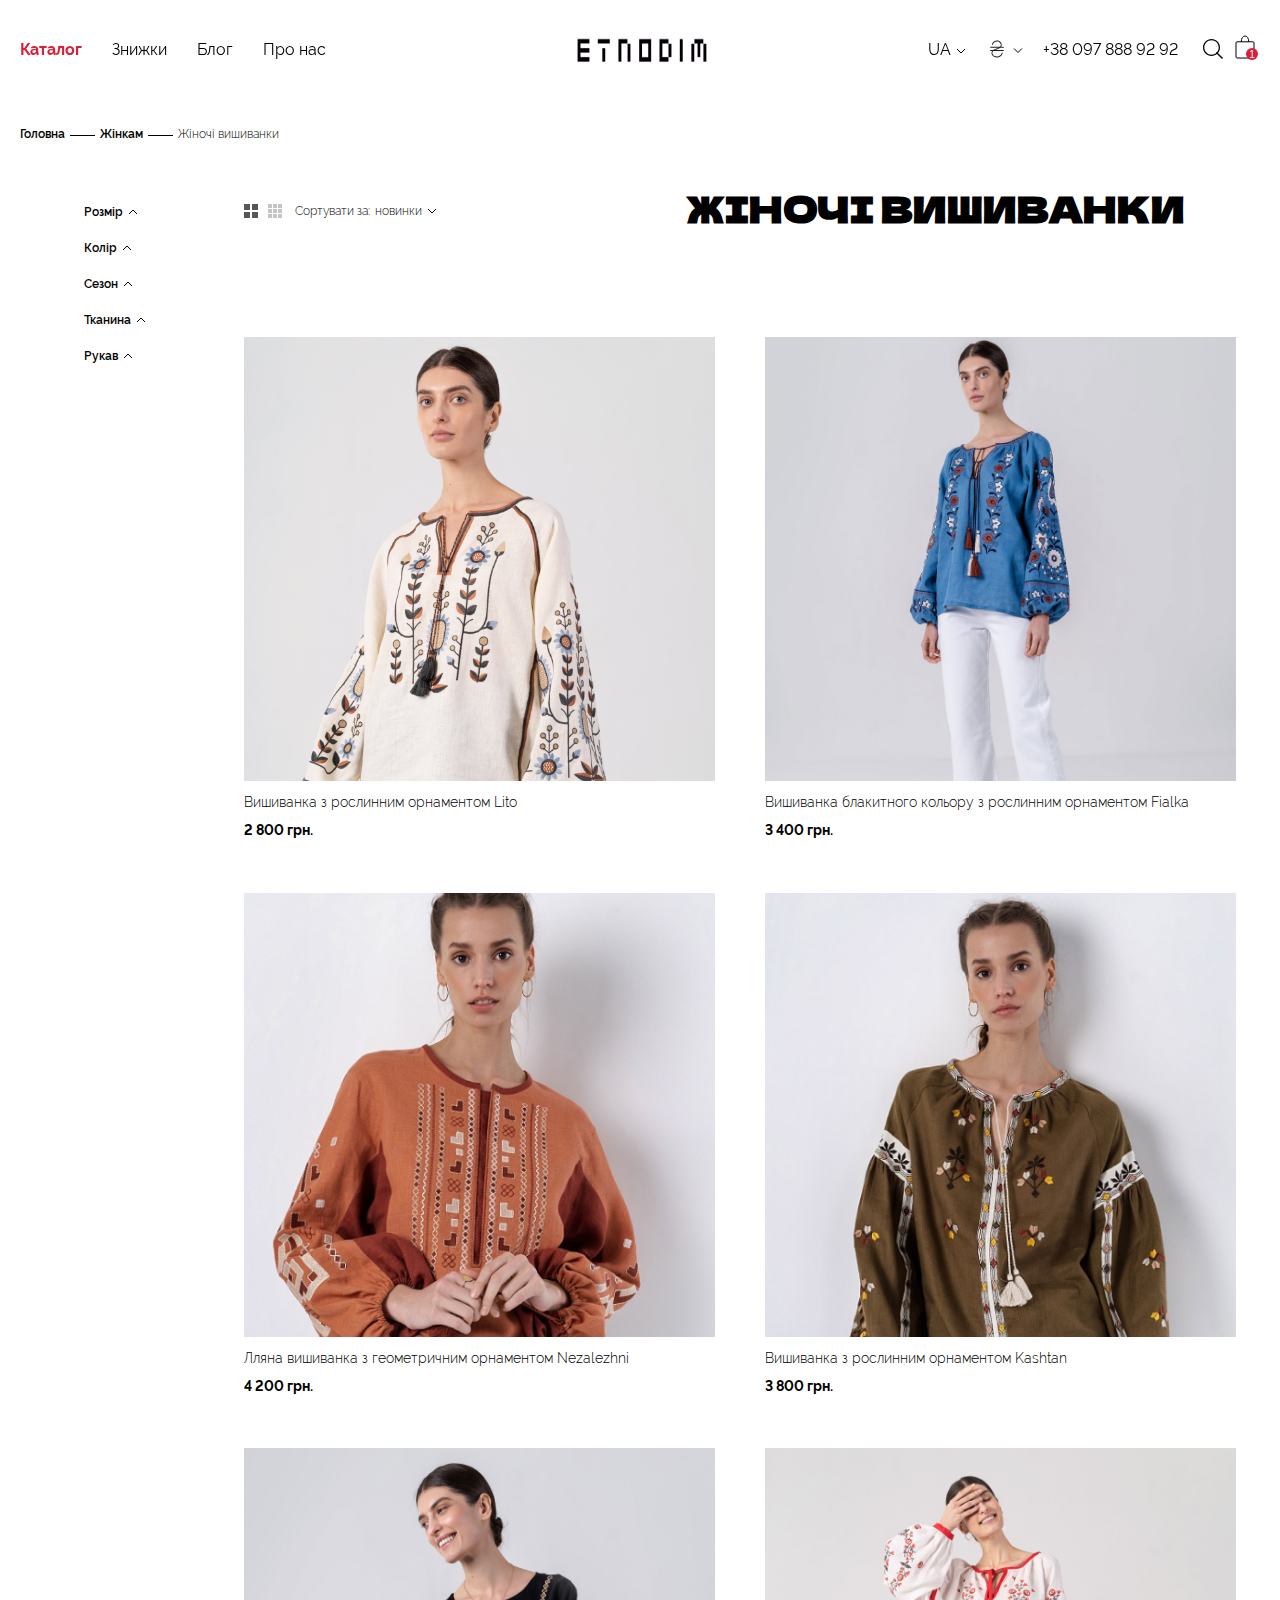
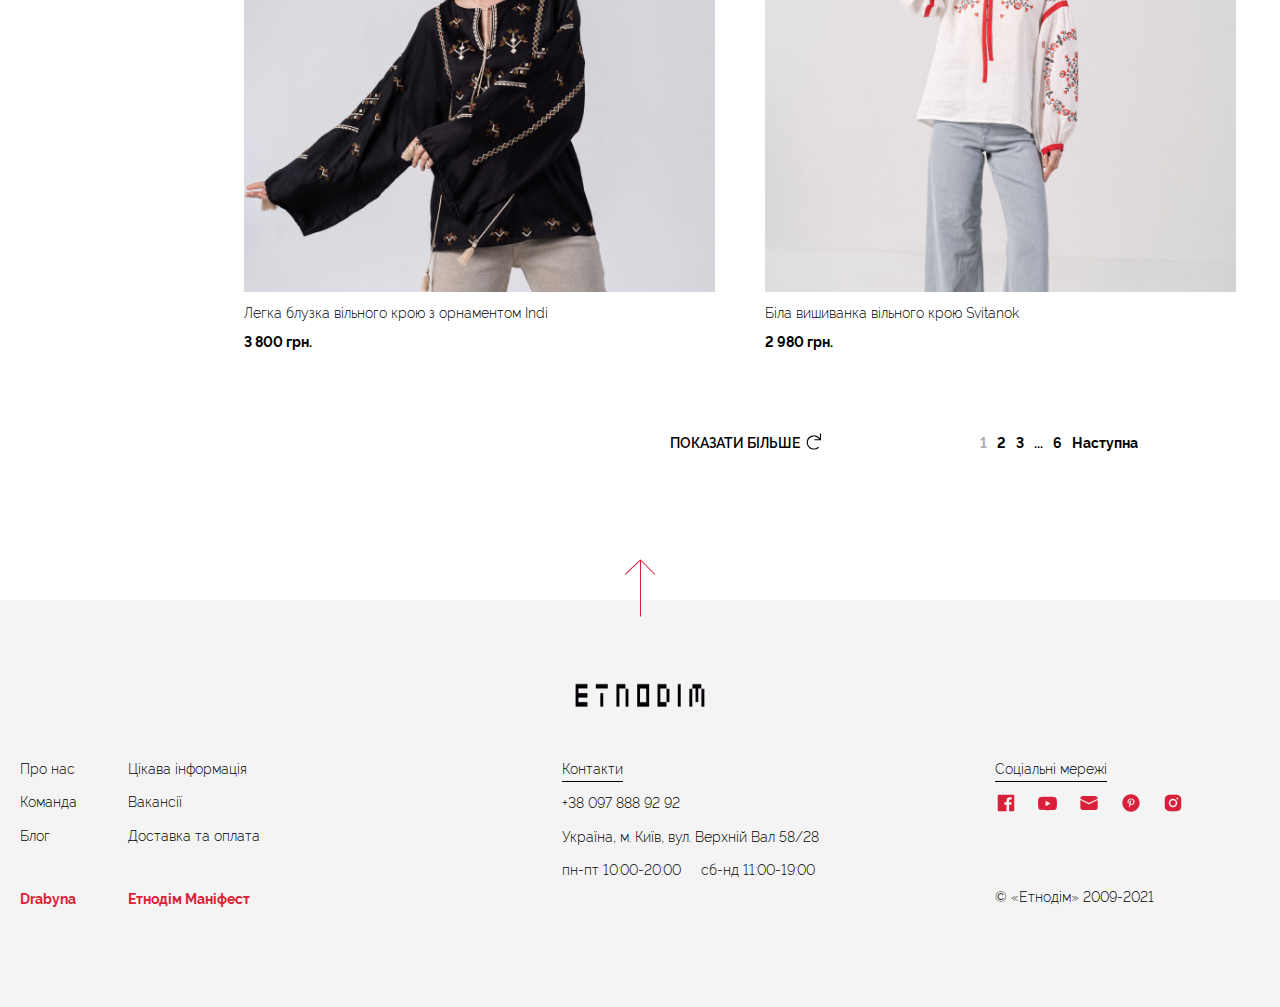
==== commit ed7d15c2: "Add files via upload" ====
--- a/index.html
+++ b/index.html
@@ -4,129 +4,459 @@
 <head>
     <meta charset="UTF-8">
     <meta name="viewport" content="width=device-width, initial-scale=1.0">
-    <title>Teach for Ukraine</title>
+    <title>ETNODIM</title>
     <link rel="stylesheet" href="normalize.css">
     <link rel="stylesheet" href="style/style.css">
+    <link rel="stylesheet" href="./fonts/DelaGothicOne-Regular.css">
+    <link rel="stylesheet" href="./fonts/Raleway.css">
 </head>
 
-<body class="container">
-    <section class="section-investment">
-        <span class="detailed-info-text">інвестиції</span>
-        <h1 class="title">зробити — інвестиції у програму</h1>
+<body>
+    <nav class="nav">
+        <div class="container">
+            <div class="nav__container" id="#">
+                <ul class="nav__list list-left">
+                    <button class="burger"><a href="index2.html"><img src="./images/burger.svg"></a></button>
+                    <li class="nav__list-item nav__list-item--bold"><a href="">Каталог</a>
+                    <li class="nav__list-item"><a href="">Знижки</a></li>
+                    <li class="nav__list-item"><a href="">Блог</a> </li>
+                    <li class="nav__list-item"><href="">Про нас</a> </li>
+                </ul>
+                <a href="index.html"><img src="./images/logo.png" alt="logo" class="logo"></a>
+                <ul class="nav__list list-right">
+                    <li class="nav__list-item language-switcher">
+                        <input type="checkbox" name="" id="UA" class="select-item__input">
+                        <label class="select__input text text--bold" for="UA">
+                            <span class="language">UA<img src="./images/vector.svg" alt="vector"
+                                    class="vector"><span></label>
+                        <div class="money-lang">
+                            <span class="language ru">RU</span>
+                            <span class="language en">EN</span>
+                        </div>
+                    </li>
+                    <li class="nav__list-item currency-switcher">
+                        <input type="checkbox" name="" id="Hryvnya" class="select-item__input">
+                        <label class="select__input text text--bold" for="Hryvnya">
+                            <span class="currency"><svg xmlns="http://www.w3.org/2000/svg" width="22" height="22"
+                                    viewBox="0 0 22 22" fill="none" class="svg">
+                                    <path
+                                        d="M17.4633 12.0937H8.71667C9.34138 11.8098 10.0182 11.5961 10.717 11.3783C11.9814 10.9843 13.2826 10.5761 14.3411 9.68637H17.4633C17.7165 9.68637 17.9216 9.48119 17.9216 9.22804C17.9216 8.97488 17.7165 8.7697 17.4633 8.7697H15.1646C15.7073 7.91968 15.8413 6.87715 15.5129 5.8131C15.0273 4.23972 13.6387 2.92452 12.1359 2.61479C10.7407 2.3269 9.18501 2.64129 7.97651 3.45519C6.91948 4.16703 6.21891 5.20186 6.00353 6.36954C5.9577 6.6184 6.12223 6.85759 6.37127 6.90343C6.61978 6.94783 6.85915 6.7849 6.90516 6.53569C7.07524 5.61257 7.6376 4.78865 8.48856 4.21573C9.49689 3.53647 10.7901 3.27221 11.9511 3.51284C13.141 3.75776 14.2457 4.81515 14.637 6.08344C14.8139 6.65636 14.9768 7.75528 14.0827 8.67911C14.0513 8.71161 14.0164 8.73846 13.9842 8.7697H4.53597C4.28281 8.7697 4.07764 8.97488 4.07764 9.22804C4.07764 9.48119 4.28281 9.68637 4.53597 9.68637H12.6532C11.9726 10.0221 11.222 10.2607 10.4444 10.5031C9.22975 10.8818 7.97969 11.274 6.93998 12.0937H4.53597C4.28281 12.0937 4.07764 12.2989 4.07764 12.552C4.07764 12.8052 4.28281 13.0104 4.53597 13.0104H6.07403C5.34472 14.1401 5.32463 15.7017 6.08481 17.0509C7.06862 18.7965 8.97912 19.4879 10.8125 19.4879C11.4498 19.4879 12.0779 19.4045 12.6544 19.2526C15.0692 18.6163 16.5667 16.9252 16.5627 14.8394C16.5624 14.5862 16.3572 14.3818 16.1044 14.3818C16.1041 14.3818 16.1037 14.3818 16.1037 14.3818C15.8505 14.3821 15.6457 14.588 15.6461 14.8408C15.65 16.8127 13.9825 17.9546 12.4209 18.3661C10.4551 18.8835 7.92191 18.4438 6.88332 16.6011C6.3147 15.5917 6.16592 14.0627 7.1832 13.0916C7.21366 13.0626 7.24703 13.0384 7.27811 13.0104H17.4633C17.7165 13.0104 17.9216 12.8052 17.9216 12.552C17.9216 12.2989 17.7165 12.0937 17.4633 12.0937Z"
+                                        fill="#1D1C1A" />
+                                </svg><img src="./images/vector.svg" alt="vector"
+                                    class="vector vector-hryvnya"></span></label>
+                        <div class="money-lang">
+                            <span class="currensy dollar"><svg xmlns="http://www.w3.org/2000/svg" width="22" height="22"
+                                    viewBox="0 0 22 22" fill="none">
+                                    <path
+                                        d="M13.0625 10.4844H11.5156V4.64062H12.375C13.1497 4.64149 13.8924 4.94961 14.4401 5.49738C14.9879 6.04515 15.296 6.78784 15.2969 7.5625C15.2969 7.69925 15.3512 7.8304 15.4479 7.9271C15.5446 8.0238 15.6757 8.07812 15.8125 8.07812C15.9493 8.07812 16.0804 8.0238 16.1771 7.9271C16.2738 7.8304 16.3281 7.69925 16.3281 7.5625C16.3269 6.51443 15.9101 5.50962 15.169 4.76852C14.4279 4.02743 13.4231 3.61056 12.375 3.60938H11.5156V2.0625C11.5156 1.92575 11.4613 1.7946 11.3646 1.6979C11.2679 1.6012 11.1368 1.54688 11 1.54688C10.8632 1.54688 10.7321 1.6012 10.6354 1.6979C10.5387 1.7946 10.4844 1.92575 10.4844 2.0625V3.60938H9.28125C8.23282 3.60938 7.22732 4.02586 6.48597 4.76722C5.74461 5.50857 5.32812 6.51407 5.32812 7.5625C5.32812 8.61093 5.74461 9.61643 6.48597 10.3578C7.22732 11.0991 8.23282 11.5156 9.28125 11.5156H10.4844V17.3594H8.9375C8.16284 17.3585 7.42015 17.0504 6.87238 16.5026C6.32461 15.9549 6.01649 15.2122 6.01562 14.4375C6.01562 14.3007 5.9613 14.1696 5.8646 14.0729C5.7679 13.9762 5.63675 13.9219 5.5 13.9219C5.36325 13.9219 5.2321 13.9762 5.1354 14.0729C5.0387 14.1696 4.98438 14.3007 4.98438 14.4375C4.98556 15.4856 5.40243 16.4904 6.14352 17.2315C6.88462 17.9726 7.88943 18.3894 8.9375 18.3906H10.4844V19.9375C10.4844 20.0743 10.5387 20.2054 10.6354 20.3021C10.7321 20.3988 10.8632 20.4531 11 20.4531C11.1368 20.4531 11.2679 20.3988 11.3646 20.3021C11.4613 20.2054 11.5156 20.0743 11.5156 19.9375V18.3906H13.0625C14.1109 18.3906 15.1164 17.9741 15.8578 17.2328C16.5991 16.4914 17.0156 15.4859 17.0156 14.4375C17.0156 13.3891 16.5991 12.3836 15.8578 11.6422C15.1164 10.9009 14.1109 10.4844 13.0625 10.4844ZM9.28125 10.4844C8.50632 10.4844 7.76313 10.1765 7.21517 9.62858C6.66721 9.08062 6.35938 8.33743 6.35938 7.5625C6.35938 6.78757 6.66721 6.04438 7.21517 5.49642C7.76313 4.94846 8.50632 4.64062 9.28125 4.64062H10.4844V10.4844H9.28125ZM13.0625 17.3594H11.5156V11.5156H13.0625C13.8374 11.5156 14.5806 11.8235 15.1286 12.3714C15.6765 12.9194 15.9844 13.6626 15.9844 14.4375C15.9844 15.2124 15.6765 15.9556 15.1286 16.5036C14.5806 17.0515 13.8374 17.3594 13.0625 17.3594Z"
+                                        fill="black" />
+                                </svg></span>
+                            <span class="currency evro"><svg xmlns="http://www.w3.org/2000/svg" width="22" height="22"
+                                    viewBox="0 0 22 22" fill="none">
+                                    <path
+                                        d="M19.2383 17.4105C19.1958 17.3422 19.1403 17.2829 19.075 17.2361C19.0096 17.1892 18.9356 17.1558 18.8572 17.1376C18.7789 17.1195 18.6977 17.1169 18.6184 17.1302C18.5391 17.1435 18.4631 17.1723 18.395 17.2149C17.4644 17.7943 16.4157 18.1577 15.3262 18.2783C14.2367 18.399 13.1339 18.2738 12.0991 17.9121C11.0644 17.5503 10.1238 16.9612 9.34674 16.188C8.56966 15.4149 7.9758 14.4773 7.60884 13.4444H14.765C14.927 13.4444 15.0825 13.38 15.1971 13.2654C15.3117 13.1508 15.3761 12.9953 15.3761 12.8333C15.3761 12.6712 15.3117 12.5157 15.1971 12.4011C15.0825 12.2865 14.927 12.2221 14.765 12.2221H7.29107C7.14385 11.414 7.14385 10.5859 7.29107 9.7777H14.765C14.927 9.7777 15.0825 9.71332 15.1971 9.59871C15.3117 9.48411 15.3761 9.32867 15.3761 9.16659C15.3761 9.00451 15.3117 8.84908 15.1971 8.73447C15.0825 8.61987 14.927 8.55548 14.765 8.55548H7.60884C7.97464 7.52454 8.56645 6.5885 9.34091 5.81593C10.1154 5.04336 11.0529 4.45384 12.0847 4.09056C13.1165 3.72728 14.2165 3.59945 15.3042 3.71642C16.3918 3.83339 17.4395 4.19221 18.3705 4.76659C18.5083 4.85249 18.6745 4.88015 18.8327 4.84347C18.9908 4.8068 19.1279 4.7088 19.2138 4.57104C19.2997 4.43327 19.3274 4.26702 19.2907 4.10887C19.2541 3.95071 19.1561 3.8136 19.0183 3.7277C17.901 3.03653 16.6396 2.61195 15.3318 2.48686C14.024 2.36178 12.705 2.53956 11.4769 3.00642C10.2489 3.47328 9.14491 4.21668 8.2505 5.17898C7.3561 6.14129 6.69532 7.29664 6.3194 8.55548H2.16385C2.00177 8.55548 1.84633 8.61987 1.73172 8.73447C1.61712 8.84908 1.55273 9.00451 1.55273 9.16659C1.55273 9.32867 1.61712 9.48411 1.73172 9.59871C1.84633 9.71332 2.00177 9.7777 2.16385 9.7777H6.05662C5.99484 10.1822 5.96216 10.5907 5.95885 10.9999C5.96216 11.4091 5.99484 11.8176 6.05662 12.2221H2.16385C2.00177 12.2221 1.84633 12.2865 1.73172 12.4011C1.61712 12.5157 1.55273 12.6712 1.55273 12.8333C1.55273 12.9953 1.61712 13.1508 1.73172 13.2654C1.84633 13.38 2.00177 13.4444 2.16385 13.4444H6.3194C6.69611 14.7062 7.35901 15.864 8.25647 16.8277C9.15392 17.7913 10.2617 18.5348 11.4936 19.0002C12.7254 19.4656 14.0481 19.6404 15.3585 19.511C16.669 19.3815 17.9319 18.9513 19.0488 18.2538C19.1167 18.2109 19.1754 18.155 19.2216 18.0894C19.2678 18.0238 19.3007 17.9497 19.3183 17.8714C19.3358 17.7931 19.3378 17.7121 19.3241 17.633C19.3104 17.5539 19.2812 17.4783 19.2383 17.4105Z"
+                                        fill="black" />
+                                </svg></span>
+                        </div>
+                    </li>
+                    <li class="nav__list-item tel-nav"><a href="tel:+38 097 888 92 92">+38 097 888 92 92</a></li>
+                    <li class="nav__list-item search"><a href=""><img src="./images/search.svg" alt="search"
+                                class="search-img"></a>
+                    </li>
+                    <li class="nav__list-item cart"><a href=""><img src="./images/Vector-cart.svg" alt="cart"
+                                class="cart-img"><span class="cart-circle"><span class="number">1</span></span></a>
+                    </li>
+                </ul>
+            </div>
+        </div>
+    </nav>
+    <section class="selection container">
+        <div class="selection-cont">
+            <ul class="selection-list-hr">
+                <li class="selection-list-hr-item text text--bold"><a href="">Головна</a></li>
+                <li class="selection-list-hr-item text text--bold"><a href="">Жінкам</a></li>
+                <li class="text text-selection"><a href="">Жіночі вишиванки</a></li>
+            </ul>
+        </div>
     </section>
-    <section class="section-payment">
-        <form action="" method="">
-            <fieldset class="payment">
-                <legend class="legend-payment legend">виберіть спосіб оплати</legend>
-                <div class="payment-items">
-                <label class="payment-type">
-                    <input class="payment-type-radio input" type="radio" name="payment-type-choice"
-                        value="Банківська карта" id="Банківська карта" checked>
-                    <span class="checkmark"></span> 
-                    Банківська карта
-                </label>
-                <label class="payment-type">
-                    <input class="payment-type-radio input" type="radio" name="payment-type-choice" value="PayPal"
-                        id=" PayPal">
-                    <span class="checkmark"></span>
-                    PayPal
-                </label>
-                <label class="payment-type">
-                  
-                    <input class="payment-type-radio input" type="radio" name="payment-type-choice"
-                        value="Банківська платіжна квитанція" id="Банківська платіжна квитанція">
-                    <span class="checkmark"></span>
-                    Банківська платіжна квитанція
-                </label></div>
-            </fieldset>
-        </form>
+    <div class="flex">
+        <div class="container">
+            <div class="flex-box">
+                <section class="select">
+                    <div class="select-cont">
+                        <div class="select-box">
+                            <input type="checkbox" name="" id="sizes" class="select-item__input-chb">
+                            <label class="select__input text text--bold" for="sizes">Розмір<img
+                                    src="./images/vector-select.svg" alt="vector" class="vector-select"></label>
+                            <ul class="select-list">
+                                <li class="select-item"><label class="chb"><input type="checkbox"
+                                            class="checkbox-input"><span class="span-rectangle"></span>32 | XXS
+                                        (53)</label>
+                                </li>
+                                <li class="select-item"><label class="chb"><input type="checkbox"
+                                            class="checkbox-input"><span class="span-rectangle"></span>34 | XS
+                                        (60)</label>
+                                </li>
+                                <li class="select-item"><label class="chb"><input type="checkbox"
+                                            class="checkbox-input"><span class="span-rectangle"></span>36 | S
+                                        (60)</label>
+                                </li>
+                                <li class="select-item"><label class="chb"><input type="checkbox"
+                                            class="checkbox-input"><span class="span-rectangle"></span>38 | M
+                                        (60)</label>
+                                </li>
+                                <li class="select-item"><label class="chb"><input type="checkbox"
+                                            class="checkbox-input"><span class="span-rectangle"></span>40 | L
+                                        (60)</label>
+                                </li>
+                                <li class="select-item"><label class="chb"><input type="checkbox"
+                                            class="checkbox-input"><span class="span-rectangle"></span>42 | XL
+                                        (58)</label>
+                                </li>
+                                <li class="select-item"><label class="chb"><input type="checkbox"
+                                            class="checkbox-input"><span class="span-rectangle"></span>46 | XXL
+                                        (13)</label>
+                                </li>
+                                <li class="select-item"><label class="chb"><input type="checkbox"
+                                            class="checkbox-input"><span class="span-rectangle"></span>48 | XХXL
+                                        (4)</label>
+                                </li>
+                            </ul>
+                        </div>
+                        <div class="select-box">
+                            <input type="checkbox" name="" id="color" class="select-item__input-chb">
+                            <label class="select__input text text--bold" for="color">Колір<img
+                                    src="./images/vector-select.svg" alt="vector" class="vector-select"></label>
+                            <ul class="select-list">
+                                <li class="select-item"> <label class="chb"><input type="checkbox"
+                                            class="checkbox-input"><span class="span-rectangle"></span>білий</label>
+                                </li>
+                                <li class="select-item"><label class="chb"><input type="checkbox"
+                                            class="checkbox-input"><span class="span-rectangle"></span>чорний</label>
+                                </li>
+                                <li class="select-item"><label class="chb"><input type="checkbox"
+                                            class="checkbox-input"><span class="span-rectangle"></span>бежевий</label>
+                                </li>
+                                <li class="select-item"><label class="chb"><input type="checkbox"
+                                            class="checkbox-input"><span class="span-rectangle"></span>зелений</label>
+                                </li>
+                                <li class="select-item"><label class="chb"><input type="checkbox"
+                                            class="checkbox-input"><span class="span-rectangle"></span>синій</label>
+                                </li>
+                            </ul>
+                            </ul>
+                        </div>
+                        <div class="select-box">
+                            <input type="checkbox" name="" id="season" class="select-item__input-chb">
+                            <label class="select__input text text--bold" for="season">Сезон<img
+                                    src="./images/vector-select.svg" alt="vector" class="vector-select"></label>
+                            <ul class="select-list">
+                                <li class="select-item"> <label class="chb"><input type="checkbox"
+                                            class="checkbox-input"><span class="span-rectangle"></span>Easy collection
+                                        (3)</label></li>
+                                <li class="select-item"> <label class="chb"><input type="checkbox"
+                                            class="checkbox-input"><span class="span-rectangle"></span>Усі сезони
+                                        (46)</label></li>
+                            </ul>
+
+                        </div>
+                        <div class="select-box">
+                            <input type="checkbox" name="" id="fabrics" class="select-item__input-chb">
+                            <label class="select__input text text--bold" for="fabrics">Тканина<img
+                                    src="./images/vector-select.svg" alt="vector" class="vector-select"></label>
+                            <ul class="select-list">
+                                <li class="select-item"> <label class="chb"><input type="checkbox"
+                                            class="checkbox-input"><span class="span-rectangle"></span>Льон (60)</label>
+                                </li>
+                                <li class="select-item"> <label class="chb"><input type="checkbox"
+                                            class="checkbox-input"><span class="span-rectangle"></span>Сатин (1)</label>
+                                </li>
+                            </ul>
+                        </div>
+                        <div class="select-box">
+                            <input type="checkbox" name="" id="sleeve" class="select-item__input-chb">
+                            <label class="select__input text text--bold" for="sleeve">Рукав<img
+                                    src="./images/vector-select.svg" alt="vector" class="vector-select"></label>
+                            <ul class="select-list">
+                                <li class="select-item"> <label class="chb"><input type="checkbox"
+                                            class="checkbox-input"><span class="span-rectangle"></span>Довгий рукав
+                                        (49)</label></li>
+                                <li class="select-item"> <label class="chb"><input type="checkbox"
+                                            class="checkbox-input"><span class="span-rectangle"></span>3/4 рукав
+                                        (11)</label></li>
+                            </ul>
+                        </div>
+                    </div>
+                </section>
+                <section class="section-grid">
+                    <div class="grid-cont">
+                        <div class="sorting grid-0">
+                            <div class="mobile-filter">
+                                <input type="checkbox" name="" id="sort-filter" class="list-sort__input">
+                                <label class="list-sort-label" for="sort-filter">
+                                    <span class="text text-new">Фільтри<span><img src="./images/vector.svg" alt="vector"
+                                                class="vector"></label>
+                                                <div class="select-box-filter">
+                                                   <div class="flex-filter1"><div class="sizes">
+                                                    <input type="checkbox" name="" id="sizes" class="select-item__input-chb-filter">
+                                                    <label class="select__input text-filter" for="sizes">Розмір</label>
+                                                    <ul class="select-list-filter">
+                                                        <li class="select-item"><label class="chb"><input type="checkbox"
+                                                                    class="checkbox-input"><span class="span-rectangle"></span>32 | XXS
+                                                                (53)</label>
+                                                        </li>
+                                                        <li class="select-item"><label class="chb"><input type="checkbox"
+                                                                    class="checkbox-input"><span class="span-rectangle"></span>34 | XS
+                                                                (60)</label>
+                                                        </li>
+                                                        <li class="select-item"><label class="chb"><input type="checkbox"
+                                                                    class="checkbox-input"><span class="span-rectangle"></span>36 | S
+                                                                (60)</label>
+                                                        </li>
+                                                        <li class="select-item"><label class="chb"><input type="checkbox"
+                                                                    class="checkbox-input"><span class="span-rectangle"></span>38 | M
+                                                                (60)</label>
+                                                        </li>
+                                                        <li class="select-item"><label class="chb"><input type="checkbox"
+                                                                    class="checkbox-input"><span class="span-rectangle"></span>40 | L
+                                                                (60)</label>
+                                                        </li>
+                                                        <li class="select-item"><label class="chb"><input type="checkbox"
+                                                                    class="checkbox-input"><span class="span-rectangle"></span>42 | XL
+                                                                (58)</label>
+                                                        </li>
+                                                        <li class="select-item"><label class="chb"><input type="checkbox"
+                                                                    class="checkbox-input"><span class="span-rectangle"></span>46 | XXL
+                                                                (13)</label>
+                                                        </li>
+                                                        <li class="select-item"><label class="chb"><input type="checkbox"
+                                                                    class="checkbox-input"><span class="span-rectangle"></span>48 | XХXL
+                                                                (4)</label>
+                                                        </li>
+                                                    </ul>
+                                               </div>
+                                               <div class="select-box-color">
+                                                <input type="checkbox" name="" id="color" class="select-item__input-chb-filter">
+                                                <label class="select__input text-filter" for="color">Колір</label>
+                                                <ul class="select-list-filter">
+                                                    <li class="select-item"> <label class="chb"><input type="checkbox"
+                                                                class="checkbox-input"><span class="span-rectangle"></span>білий</label>
+                                                    </li>
+                                                    <li class="select-item"><label class="chb"><input type="checkbox"
+                                                                class="checkbox-input"><span class="span-rectangle"></span>чорний</label>
+                                                    </li>
+                                                    <li class="select-item"><label class="chb"><input type="checkbox"
+                                                                class="checkbox-input"><span class="span-rectangle"></span>бежевий</label>
+                                                    </li>
+                                                    <li class="select-item"><label class="chb"><input type="checkbox"
+                                                                class="checkbox-input"><span class="span-rectangle"></span>зелений</label>
+                                                    </li>
+                                                    <li class="select-item"><label class="chb"><input type="checkbox"
+                                                                class="checkbox-input"><span class="span-rectangle"></span>синій</label>
+                                                    </li>
+                                                </ul>
+                                                </ul>
+                                            </div></div> 
+                                            <div class="flex-filter2">
+                                            <div class="select-box-season">
+                                                <input type="checkbox" name="" id="season" class="select-item__input-chb-filter">
+                                                <label class="select__input text-filter" for="season">Сезон</label>
+                                                <ul class="select-list-filter">
+                                                    <li class="select-item"> <label class="chb"><input type="checkbox"
+                                                                class="checkbox-input"><span class="span-rectangle"></span>Easy collection
+                                                            (3)</label></li>
+                                                    <li class="select-item"> <label class="chb"><input type="checkbox"
+                                                                class="checkbox-input"><span class="span-rectangle"></span>Усі сезони
+                                                            (46)</label></li>
+                                                    </ul>
+                                            </div>
+                                            <div class="select-box-fabrics">
+                                                <input type="checkbox" name="" id="fabrics" class="select-item__input-chb-filter">
+                                                <label class="select__input text-filter" for="fabrics">Тканина</label>
+                                                <ul class="select-list-filter">
+                                                    <li class="select-item"> <label class="chb"><input type="checkbox"
+                                                                class="checkbox-input"><span class="span-rectangle"></span>Льон (60)</label>
+                                                    </li>
+                                                    <li class="select-item"> <label class="chb"><input type="checkbox"
+                                                                class="checkbox-input"><span class="span-rectangle"></span>Сатин (1)</label>
+                                                    </li>
+                                                </ul>
+                                            </div>
+                                            <div class="select-box-sleeve">
+                                                <input type="checkbox" name="" id="sleeve" class="select-item__input-chb-filter">
+                                                <label class="select__input text-filter" for="sleeve">Рукав</label>
+                                                <ul class="select-list-filter">
+                                                    <li class="select-item"> <label class="chb"><input type="checkbox"
+                                                                class="checkbox-input"><span class="span-rectangle"></span>Довгий рукав
+                                                            (49)</label></li>
+                                                    <li class="select-item"> <label class="chb"><input type="checkbox"
+                                                                class="checkbox-input"><span class="span-rectangle"></span>3/4 рукав
+                                                            (11)</label></li>
+                                                </ul>
+                                            </div></div>
+                                            </div>
+                                <span class="list-sort__text"></span>
+                            </div>
+                            <img src="./images/Group 1.svg" alt="group-img" class="group-img1">
+                            <img src="./images/Group 2.svg" alt="group-img" class="group-img2">
+                            <span class="text text-group">Сортувати за:
+                            <div class="list-sort">
+                                <div class="list-sort__item">
+                                    <input type="checkbox" name="" id="sort" class="list-sort__input">
+                                    <label class="list-sort-label" for="sort">
+                                        <span class="text text-new">новинки<span><img src="./images/vector.svg"
+                                                    alt="vector" class="vector"></label>
+                                    <span class="list-sort__text"></span></span>
+                                </div>
+                            </div>
+                            <h1 class="title">Жіночі вишиванки</h1>
+                        </div>
+                        <a href="" class="grid-link">
+                            <div class="grid__1">
+                                <div class="img-cover ">
+                                    <div class="katalog-item "><img
+                                            src="./images/Вишиванка з рослинним орнаментом Lito.png" alt="katalog-img"
+                                            class="katalog-img img1"></div>
+                                </div>
+                                <span class="katalog__item-text">Вишиванка з рослинним орнаментом Lito</span>
+                                <span class="katalog__item-text katalog__item-text--bold">2 800 грн.</span>
+                            </div>
+                        </a>
+                        <a href="" class="grid-link">
+                            <div class="grid__2">
+                                <div class="img-cover">
+                                    <div class="katalog-item"><img
+                                            src="./images/Вишиванка блакитного кольору з рослинним орнаментом Fialka.png"
+                                            alt="katalog-img" class="katalog-img"></div>
+                                </div>
+                                <span class="katalog__item-text">Вишиванка блакитного кольору з рослинним орнаментом
+                                    Fialka</span>
+                                <span class=" katalog__item-text katalog__item-text--bold">3 400 грн.</span>
+                            </div>
+                        </a>
+                        <a href="" class="grid-link">
+                            <div class="grid__3">
+                                <div class="img-cover">
+                                    <div class="katalog-item"><img
+                                            src="./images/Лляна вишиванка з геометричним орнаментом Nezalezhni.png"
+                                            alt="katalog-img" class="katalog-img"></div>
+                                </div>
+                                <span class="katalog__item-text">Лляна вишиванка з геометричним орнаментом
+                                    Nezalezhni</span>
+                                <span class="katalog__item-text katalog__item-text--bold">4 200 грн.</span>
+                            </div>
+                        </a>
+                        <a href="" class="grid-link">
+                            <div class="grid__4">
+                                <div class="img-cover">
+                                    <div class="katalog-item"><img
+                                            src="./images/Вишиванка з рослинним орнаментом Kashtan.png"
+                                            alt="katalog-img" class="katalog-img img-4"></div>
+                                </div>
+                                <span class="katalog__item-text">Вишиванка з рослинним орнаментом Kashtan</span>
+                                <span class="katalog__item-text katalog__item-text--bold">3 800 грн.</span>
+                            </div>
+                        </a>
+                        <a href="" class="grid-link">
+                            <div class="grid__5">
+                                <div class="img-cover">
+                                    <div class="katalog-item"><img
+                                            src="./images/Легка блузка вільного крою з орнаментом Indi.png"
+                                            alt="katalog-img" class="katalog-img"></div>
+                                </div>
+                                <span class="katalog__item-text">Легка блузка вільного крою з орнаментом Indi</span>
+                                <span class="katalog__item-text katalog__item-text--bold">3 800 грн.</span>
+                            </div>
+                        </a>
+                        <a href="" class="grid-link">
+                            <div class="grid__6">
+                                <div class="img-cover">
+                                    <div class="katalog-item"><img
+                                            src="./images/Біла вишиванка вільного крою Svitanok.png" alt="katalog-img"
+                                            class="katalog-img"></div>
+                                </div>
+                                <span class="katalog__item-text">Біла вишиванка вільного крою Svitanok</span>
+                                <span class="katalog__item-text katalog__item-text--bold">2 980 грн.</span>
+                            </div>
+                        </a>
+
+                    </div>
+                </section>
+            </div>
+        </div>
+    </div>
+    <article class="article">
+        <div class="container">
+            <div class="pages-container">
+                <span class="pages__item text--bold text"><a href="">Показати більше<img src="./images/cil_reload.svg"
+                            alt="reload" class="pages-img"></a></span>
+                <div class="pangination-container">
+                    <ul class="pangination__list">
+                        <li class="pangination__list-item checked">1</li>
+                        <li class="pangination__list-item">2</li>
+                        <li class="pangination__list-item">3</li>
+                        <li class="pangination__list-item">...</li>
+                        <li class="pangination__list-item">6</li>
+                    </ul>
+                    <button class="button">Наступна</button>
+                </div>
+            </div>
+        </div>
+    </article>
+    <section class="footer">
+        <div class="container">
+            <div class="footer-cont">
+                <a href="index.html"><img src="./images/logo.png" alt="logo" class="logo logo-footer"></a>
+                <a href="" id="#"><img src="./images/Vector-up.png" alt="vector-up" class="vector-up"></a>
+                <div class="footer-grid-cont">
+                    <ul class="footer__list1 footer-grid1">
+                        <li class="nav__list-item footer-item"><a href="">Про нас</a> </li>
+                        <li class="nav__list-item footer-item"><a href="">Команда</a> </li>
+                        <li class="nav__list-item footer-item"><a href="">Блог</a> </li>
+                        <li class="nav__list-item footer__list-item footer-item footer-item-last item-red"><a
+                                href="">Drabyna</a> </li>
+                    </ul>
+                    <ul class="footer__list2 footer-grid2">
+                        <li class="nav__list-item">
+                        <li class="nav__list-item footer-item"><a href="">Цікава інформація</a> </li>
+                        <li class="nav__list-item footer-item"><a href="">Вакансії</a> </li>
+                        <li class="nav__list-item footer-item"><a href="">Доставка та оплата</a> </li>
+                        <li class="nav__list-item footer__list-item footer-item footer-item-last item-red"><a
+                                href="">Етнодім Маніфест</a> </li>
+                    </ul>
+                    <ul class="footer__list3 footer-grid3">
+                        <li class="nav__list-item contacts">Контакти</li>
+                        <li class="nav__list-item footer-item tel"><a href="tel:+38 097 888 92 92">+38 097 888 92 92</a>
+                        </li>
+                        <li class="nav__list-item footer-item">Україна, м. Київ, вул. Верхній Вал 58/28
+                        </li>
+                        <div class="work-shedule">
+                            <li class="nav__list-item footer-item shedule">пн-пт 10:00-20:00</li>
+                            <li class="nav__list-item footer-item">сб-нд 11:00-19:00</li>
+                            <li class="nav__list-item footer-item data-grid3">© «Етнодім» 2009-2021</li>
+                        </div>
+                    </ul>
+                    <ul class="footer__list4 footer-grid4">
+                        <li class="nav__list-item footer-item contacts">Соціальні мережі</li>
+                        <div class="social-media">
+                           <li class="nav__list-item footer-item"><a href=""><img src="./images/facebook.svg"
+                                                alt="facebook" class="facebook"></a></li>
+                                    <li class="nav__list-item footer-item"><a href=""><img src="./images/youtube.svg"
+                                                alt="youtube" class="youtube"></a></li>
+                                    <li class="nav__list-item footer-item"><a href=""><img src="./images/mail.svg"
+                                                alt="mail" class="mail"></a></li>
+                                                <li class="nav__list-item footer-item"><a href=""><img src="./images/pinterest.svg"
+                                                alt="pinterest" class="pinterest"></a></li>
+                                    <li class="nav__list-item footer-item"><a href=""><img src="./images/instagram.svg"
+                                                alt="instagram" class="instagram"></a></li>
+                                </div>
+                        <li class="nav__list-item footer-item data">© «Етнодім» 2009-2021</li>
+                    </ul>
+                </div>
+            </div>
+        </div>
     </section>
-    <section class="info">
-        <form action="" method="">
-            <fieldset class="bank-card-payment">
-                <legend class="legend">банківська карта</legend>
-                <label class="bank-card">
-                <input class="bank-card-radio input" type="radio" name="bank-card-choice" value="50 000"
-                    id="input-50 000" checked>
-                <div class="number-item">50 000</div>
-                </label>
-                <label class="bank-card">
-                    
-                    <input class="bank-card-radio input" type="radio" name="bank-card-choice" value="30 000"
-                        id="input-30 000">
-                        <div class="number-item">30 000</div>
-                </label>
-                <label class="bank-card">
-                    
-                    <input class="bank-card-radio input" type="radio" name="bank-card-choice" value="input-10 000"
-                        id="10 000">
-                        <div class="number-item">10 000</div>
-                </label>
-                <label class="bank-card">
-                    <input class="bank-card-radio input" type="radio" name="bank-card-choice" value="input-1 000"
-                        id="1 000">
-                        <div class="number-item last-item">1 000</div>
-                </label>
-            </fieldset>
-            <form>
-                <div class="amount">
-                    <input class="bank-card-amount" type="number" name="amount" min="0" title="1"
-                        placeholder="Інша сумма">
-                        <span class="error-1">Error</span>
-                </div>
-                
-                <div class="frequency-items">
-                <label class="frequency">
-                    <input class="frequency-radio input" type="radio" name="frequency-radio-choice" value="Щомісячно"
-                        id="Щомісячно" checked>
-                    <span class="checkmark"></span>
-                    Щомісячно
-                </label>
-                <label class="frequency">
-                    <input class="frequency-radio input" type="radio" name="frequency-radio-choice" value="Одноразово"
-                        id="Одноразово">
-                    <span class="checkmark"></span>
-                    Одноразово
-                </label>
-            </div>
-            </form>
-        </form>
-        <form action="" method="">
-            <fieldset class="name">
-                <legend class="legend">ім’я</legend>
-                <input class="name-text" type="name" name="name" pattern="[А-Яа-яЇїІіЄєҐґ]"
-                    placeholder="Напишіть ваше ім’я">
-                <span class="error">Error</span>
-            </fieldset>
-        </form>
-        <form action="" method="">
-            <fieldset class="email">
-                <legend class="legend">Email</legend>
-                <input class="email-text" type="email" pattern="[a-zA-Z0-9._%+-]+@[a-zA-Z0-9.-]+\.[a-zA-Z]{2,}"
-                    name="email-address" placeholder="Напишіть вашу електронну адресу">
-                <span class="error">Error</span>
-        </form>
-        <form>
-            <fieldset class="submit">
-                <div class="agreement">
-                    <label class="label-submit">
-                        <div class=submit-items>
-                             <input class="agreement-text input-submit" type="checkbox" name="agreement-text" value="yes"
-                            id="Я приймаю" required>
-                        <span class="checkmark-submit"></span></label>
-                    <span class="span">Я приймаю</span> <a href="" class="link">Договір оферти</a></div>
-                    <label class="label-submit">
-                        <div class=submit-items>
-                            <input class="agreement-text input-submit" type="checkbox" name="agreement-text" value="yes"
-                            required>
-                        <span class="checkmark-submit"></span>
-                        <span class="span">Я приймаю</span> <a href="" class="link">Угоду про використання персональних
-                            даних</a></div>
-                </div></label>
-                <input class="submit-text" type="submit">
-            </fieldset>
-        </form>
-    </section>
+
 </body>
 
 </html>--- a/style/style.css
+++ b/style/style.css
@@ -1,556 +1,1285 @@
-.detailed-info-text {
-   color: #0536FC;
-   font-family: "Basis Grotesque Pro", Helvetica, sans-serif;
-   font-size: 16px;
-   font-style: bold;
-   font-weight: 700;
-   line-height: 24px;
-   letter-spacing: -0.48px;
-   text-transform: uppercase;
-   opacity: 0.9;
-}
-
-.title {
+.nav__container {
+   display: flex;
+   flex-direction: row;
+   padding: 0px;
+   width: 100%;
+   position: relative;
+}
+
+.burger{
+   display: none;
+z-index: -999;
+   pointer-events: none;
+
+}
+
+.nav {
+   position: sticky;
+   top: 0;
+   background-color: white;
+   z-index: 100;
+}
+
+.container {
+   max-width: 1280px;
+   padding-left: 20px;
+   padding-right: 20px;
+   box-sizing: border-box;
+   margin: 0 auto;
+}
+
+.nav__list-item {
    color: #000;
-   font-family: "Basis Grotesque Pro", Helvetica, sans-serif;
-   font-size: 38px;
-   font-style: bold;
-   font-weight: 700;
-   line-height: 42px;
-   letter-spacing: -1.14px;
-   text-transform: uppercase;
-}
-
-.legend {
-   color: #000;
-   font-family: "Basis Grotesque Pro", Helvetica, sans-serif;
-   font-size: 16px;
-   font-style: bold;
-   font-weight: 700;
-   line-height: 24px;
-   letter-spacing: -0.48px;
-   text-transform: uppercase;
-}
-
-.payment-type, .frequency, .submit{
-   color: #000;
-   font-family: "Basis Grotesque Pro", Helvetica, sans-serif;
+   font-variant-numeric: lining-nums proportional-nums;
+   font-family: 'Raleway', Helvetica, sans-serif;
    font-size: 16px;
    font-style: normal;
    font-weight: 400;
-   line-height: 24px;
-   letter-spacing: -0.48px;
-}
-
-.amount {
+   line-height: normal;
+}
+
+.list-left .nav__list-item--bold a {
+   color: #DA1F39;
+   font-weight: 700;
+}
+
+.nav__list {
+   display: flex;
+   flex-direction: row;
+   list-style: none;
+   margin: 0px;
+   padding: 40px 0px 40px;
+   height: 19px;
+}
+
+.nav__list a {
+   text-decoration: none;
+}
+
+.logo {
+   width: 184px;
+   height: 48px;
+   line-height: 48px;
+   flex-shrink: 0;
+   display: flex;
+   flex-direction: row;
+   align-items: center;
+   position: absolute;
+   top: 0px;
+   margin-right: 50%;
+   transform: translateX(-50%);
+   padding-top: 25px;
+
+}
+
+.list-left .nav__list-item {
+   padding-right: 30px;
+}
+
+.list-left .nav__list-item:last-of-type {
+   min-width: 62px;
+}
+
+.list-right .nav__list-item {
+   padding-right: 20px;
+}
+
+.tel-nav {
+   min-width: 137px;
+}
+
+.list-right .nav__list-item:last-of-type {
+   padding-right: 0px;
+   margin-top: -5px;
+}
+
+.list-left {
+   justify-content: baseline;
+   margin-right: auto;
+}
+
+.list-right {
+   justify-content: baseline;
+   margin-left: auto;
+}
+
+.language-switcher a {
+   display: flex;
+   flex-direction: row;
+}
+
+.language {
    color: #000;
-   font-family: "Basis Grotesque Pro", Helvetica, sans-serif;
+   font-variant-numeric: lining-nums proportional-nums;
+   font-family: 'Raleway', Helvetica, sans-serif;
    font-size: 16px;
    font-style: normal;
    font-weight: 400;
-   line-height: 24px;
-   letter-spacing: -0.48px;
-}
-
-.submit .span {
+   line-height: normal;
+   padding-top: 1px;
+}
+
+.currency-switcher {
+   display: flex;
+   flex-direction: row;
+}
+
+.vector {
+   padding-left: 5px;
+   padding-bottom: 1px;
+}
+
+.search {
+   margin-top: -4px;
+}
+
+.card,
+.search {
+   width: 25px;
+   height: 25px;
+   flex-shrink: 0;
+}
+
+.grid-cont {
+   padding-top: 0px;
+   padding-left: 93px;
+
+}
+
+.grid-cont {
+   display: grid;
+   gap: 50px;
+   width: 1065px;
+   grid-template-columns: repeat(2, 1fr);
+   grid-template-rows: 85px 1fr 1fr 1fr;
+   grid-template-areas:
+      "grid-0 grid-0"
+      "grid__1 grid__2"
+      "grid__3 grid__4"
+      "grid__5 grid__6";
+}
+
+.grid-0 {
+   grid-area: grid-0;
+}
+
+.grid-0-0 {
+   grid-area: grid-0.5;
+}
+
+.grid__1 {
+   grid-area: grid__1;
+}
+
+.grid__2 {
+   grid-area: grid__2;
+}
+
+.grid__3 {
+   grid-area: grid__3;
+}
+
+.grid__4 {
+   grid-area: grid__4;
+}
+
+
+.grid__5 {
+   grid-area: grid__5;
+}
+
+.grid__6 {
+   grid-area: grid__6;
+}
+
+.katalog-item {
+   border: none;
+   object-fit: cover;
+}
+
+.katalog-img {
+   height: 100%;
+   width: 100%;
+   object-fit: cover;
+   object-position: top;
+}
+
+
+.katalog__item-text {
+   color: black;
+   font-variant-numeric: lining-nums proportional-nums;
+   font-family: 'Raleway', Helvetica, sans-serif;
+   font-size: 14px;
+   font-style: normal;
+   font-weight: 300;
+   line-height: 166.188%;
+}
+
+.katalog__item-text--bold {
+   font-weight: 700;
+   display: block;
+}
+
+.selection-cont {
+   display: flex;
+   flex-direction: row;
+   padding-top: 10px;
+   padding-bottom: 41px;
+}
+
+.text {
+   color: black;
+   font-variant-numeric: lining-nums proportional-nums;
+   font-family: 'Raleway', Helvetica, sans-serif;
+   font-size: 12px;
+   font-style: normal;
+   font-weight: 300;
+   line-height: 166.4%;
+}
+
+.text--bold {
+   font-weight: 600;
+}
+
+.text-new{
+padding-left: 5px;
+}
+.text a {
+   text-decoration: none;
+}
+
+.header-cont {
+   display: flex;
+   flex-direction: row;
+   padding-bottom: 45px;
+   padding-left: 217px;
+   align-items: baseline;
+   margin-top: 44px;
+}
+
+.title {
+   margin-top: -20px;
+   margin-right: 0px;
+   margin-bottom: 0px;
+   height: 51px;
+   display: block;
    color: #000;
-   font-family: "Basis Grotesque Pro", Helvetica, sans-serif;
-   font-size: 16px;
+   font-family: 'Dela Gothic One', Arial, sans-serif;
+   font-size: 36px;
+   font-style: normal;
+   line-height: 140.3%;
+   text-transform: uppercase;
+   margin-left: auto;
+   padding-left: 377px;
+}
+
+.text-group{
+   display: flex;
+   flex-direction: row;
+}
+
+.sorting {
+   display: flex;
+   flex-direction: row;
+}
+
+.text-group {
+   padding-left: 13px;
+   padding-right: 5px;
+   min-width: 78px;
+}
+
+.group-img2 {
+   padding-left: 10px;
+   align-items: center;
+   height: 14px;
+   padding-top: 2px;
+}
+
+.group-img1 {
+   height: 14px;
+   padding-top: 2px;
+}
+
+.cart {
+   height: 25px;
+   min-width: 25px;
+}
+
+.mobile-filter{
+    display: none; 
+   pointer-events: none; 
+}
+
+.search {
+   margin-right: -10px;
+}
+
+.cart {
+   position: relative;
+}
+
+.cart-circle {
+   position: absolute;
+   top: 13px;
+   left: 19px;
+   height: 12px;
+   width: 12px;
+   display: flex;
+   border-radius: 50%;
+   margin-left: -8px;
+   justify-content: center;
+   align-items: center;
+   background-color: #DA1F39;
+}
+
+.number {
+   color: white;
+   font-family: 'Roboto', Helvetica, sans-serif;
+   font-size: 10px;
    font-style: normal;
    font-weight: 400;
-   line-height: 24px;
-   letter-spacing: -0.48px;
-   padding-right: 8px;
-}
-
-.submit .link {
-   color: #0536FC;
-   font-family: "Basis Grotesque Pro", Helvetica, sans-serif;
-   font-size: 16px;
+   line-height: normal;
+   text-transform: uppercase;
+   display: block;
+}
+
+.img-cover {
+   height: 34.7vw;
+   max-height: 507px;
+   width: 100%;
+   background-image: url(../images/Вишиванка\ з\ рослинним\ орнаментом\ Lito1.png);
+   object-fit: cover;
+   background-size: cover;
+
+}
+
+.katalog-item {
+   height: 100%;
+   width: 100%;
+   display: flex;
+   align-items: center;
+   justify-content: center;
+   transition: transform 0.3s;
+}
+
+.img-cover:hover .katalog-item {
+   transform: scale(0.8);
+}
+
+.pages-container {
+   padding-left: calc((100% - 20px * 11) / 12 * 6 + 7 * 20px);
+   padding-top: 64px;
+   padding-bottom: 131px;
+   text-decoration: none;
+   display: flex;
+   flex-direction: row;
+   justify-content: baseline;
+}
+
+.pages__item a {
+   text-decoration: none;
+}
+
+.pages-img {
+   padding-left: 5px;
+   margin-bottom: -3px;
+   padding-top: 15px;
+}
+
+.pages__item {
+   font-family: 'Raleway', Helvetica, sans-serif;
+   font-size: 14px;
    font-style: normal;
-   font-weight: 400;
-   line-height: 24px;
-   letter-spacing: -0.48px;
-}
-
-.email .email-text {
+   line-height: normal;
+   text-transform: uppercase;
+   min-width: 170px;
+}
+
+.pangination__list,
+.button {
+   list-style: none;
+   display: flex;
+   flex-direction: row;
+   padding-left: 0px;
+   cursor: pointer;
+   margin-left: auto;
    color: #000;
-   font-family: "Basis Grotesque Pro", Helvetica, sans-serif;
-   font-size: 16px;
+   font-variant-numeric: lining-nums proportional-nums;
+   font-family: 'Raleway', Helvetica, sans-serif;
+   font-size: 14px;
+   font-style: normal;
+   font-weight: 700;
+   line-height: 166.2%;
+}
+
+.pangination-container {
+   display: flex;
+   flex-direction: row;
+   padding-left: 287px; 
+}
+
+.pangination__list-item {
+   padding-right: 10px;
+}
+
+.button {
+   border: none;
+   background-color: transparent;
+   padding: 0px;
+   height: 23px;
+   margin-top: 14px;
+}
+
+.footer__list1 {
+   display: flex;
+   flex-direction: column;
+}
+
+.footer__list2 {
+   display: flex;
+   flex-direction: column;
+}
+
+.footer__list2 {
+   display: flex;
+   flex-direction: column;
+}
+
+.footer-cont {
+   display: flex;
+   flex-direction: row;
+}
+
+.social-media {
+   display: flex;
+   flex-direction: row;
+   flex-flow: row wrap; 
+}
+
+.nav__list-item {
+   list-style: none;
+
+}
+
+.nav__list-item a,
+.text a {
+   text-decoration: none;
+   color: #000;
+}
+
+.footer-cont {
+   padding-top: 142px;
+   padding-bottom: 70px;
+}
+
+.logo-footer {
+   margin-left: 50%;
+   transform: translateX(-50%);
+   padding-top: 0px;
+   padding-bottom: 40px;
+   padding-top: 70px;
+}
+
+.footer-item {
+   padding-bottom: 10px;
+}
+
+
+.footer-item-last {
+   padding-top: 30px;
+}
+
+.work-shedule {
+   display: flex;
+   flex-direction: row;
+}
+
+.shedule {
+   padding-right: 20px;
+}
+
+.data {
+   padding-top: 54px;
+   padding-bottom: 0px;
+}
+
+.social-media .footer-item {
+   padding-right: 20px;
+}
+
+.footer-item,
+.contacts,
+.work-shedule,
+.footer-item a {
+   color: black;
+   font-variant-numeric: lining-nums proportional-nums;
+   font-family: 'Raleway', Helvetica, sans-serif;
+   font-size: 14px;
    font-style: normal;
    font-weight: 300;
-   line-height: 24px;
-   letter-spacing: -0.48px;
-}
-
-.name .name-text {
-   color: #000;
-   font-family: "Basis Grotesque Pro", Helvetica, sans-serif;
-   font-size: 16px;
+   line-height: 166.188%;
+}
+
+.select-cont .select-item {
+   background-color: white;
+   list-style: none;
+}
+
+.select-list {
+   padding-left: 0px;
+   display: none;
+}
+
+.flex-box {
+   display: flex;
+   flex-direction: row;
+}
+
+.language-switcher-label {
+   display: flex;
+   flex-direction: row;
+}
+
+.list-sort-label {
+   margin-top: -1px;
+}
+
+
+.list-sort-label:hover {
+   opacity: 0.7;
+}
+
+.select-item__input-chb:checked~.select-list {
+   display: block;
+}
+
+.select-item__input-chb:checked+.select__input .vector-select {
+   transform: rotate(180deg);
+}
+
+.list-sort__input:checked+.list-sort-label .text-new .vector {
+   transform: rotate(180deg);
+}
+
+.select-item__input:checked+.select__input .language .vector {
+   transform: rotate(180deg);
+}
+
+.select-item__input:checked+.select__input .currency .vector {
+   transform: rotate(180deg);
+}
+
+.select-item__input-chb:checked+.select__input .vector-select {
+   transform: rotate(180deg);
+}
+
+.select-box {
+   padding-bottom: 15px;
+}
+
+.select-list .select-item {
+   padding-top: 5px;
+   color: #565656;
+   font-variant-numeric: lining-nums proportional-nums;
+   font-family: 'Raleway', Helvetica, sans-serif;
+   font-size: 12px;
    font-style: normal;
    font-weight: 300;
-   line-height: 24px;
-   letter-spacing: -0.48px;
-}
-
-.container {
-   display: flex;
-   flex-direction: column;
-   max-width: 1340px;
-   padding-left: 50px;
-   padding-right: 50px;
-}
-
-.section-investment {
-   display: flex;
-   flex-direction: column;
-   padding-top: 150px;
-   padding-left: 160px;
-}
-
-
-
-.info {
-   padding-left: 670px;
-}
-
-.section-payment .payment {
-   border: unset;
-}
-
-.info .bank-card-payment {
-   border: unset;
-}
-
-.info .name {
-   border: unset;
-}
-
-.info .email {
-   border: unset;
-}
-
-.info .submit {
-   border: unset;
-}
-
-.payment {
+   line-height: 166.4%;
+}
+
+.vector-select {
+   padding-left: 5px;
+   padding-bottom: 1px;
+}
+
+.flex {
+   display: flex;
+   flex-direction: row;
+}
+
+.select-cont,
+.select-cont .select__input {
+   margin-right: 0px;
+   cursor: pointer;
+}
+
+.select-cont {
+   min-width: 120px;
    padding-left: 0px;
-}
-
-.title {
-   margin: 0px;
-   padding-top: 30px;
-}
-
-.section-payment {
-   padding-top: 70px;
-
-}
-
-.info {
-   padding-top: 48px;
-}
-
-.bank-card-payment .legend {
-   margin: 0px;
-   padding-bottom: 30px;
-}
-
-.bank-card-payment {
-   padding: 0px;
-   margin: 0px;
-}
-
-.amount {
-   padding-bottom: 20px;
-}
-
-.amount .bank-card-amount {
-   padding: 0px;
-}
-
-.name .legend {
-   padding-top: 48px;
-   padding-bottom: 20px;
-}
-
-
-.name {
-   padding: 0px;
-   margin: 0px;
-}
-
-
-.email .legend {
-   padding-top: 30px;
-   padding-bottom: 20px;
-}
-
-
-.email {
-   padding: 0px;
-   margin: 0px;
-}
-
-.submit {
-   padding-top: 30px;
-   padding-left: 0px;
-   padding-right: 0px;
-}
-
-.submit .agreement {
-   padding-bottom: 48px;
-
-}
-
-.section-payment {
-   display: flex;
-   flex-direction: row;
-}
-
-.email .email-text {
-   border: unset;
-   border-bottom: 1px solid;
-   border-color: rgba(0, 0, 0, 0.15);
-   flex-shrink: 0;
-   min-width: 238px;
-}
-
-.name .name-text {
-   border: unset;
-   border-bottom: 1px solid;
-   border-color: rgba(0, 0, 0, 0.15);
-   flex-shrink: 0;
-   min-width: 238px;
-}
-
-
-.info .amount .bank-card-amount {
-   border: unset;
-   border-bottom: 1px solid;
-   border-color: rgba(0, 0, 0, 0.15);
-   flex-shrink: 0;
-   width: 607px;
-   border-right: 1px solid rgba(0, 0, 0, 0.15);
-   border-left: 1px solid rgba(0, 0, 0, 0.15);
-   height: 49px;
-   padding-left: 35px;
-}
-
-.info {
-   position: relative;
-}
-
-.info .name {
-   position: relative;
-}
-
-.info .email {
-   position: relative;
-}
-
-.error {
-   position: absolute;
-   top: 13px;
-   color: red;
-   font-size: 12px;
-   left: 240px;
-}
-
-.error-1 {
-   position: absolute;
-   top: 30px;
-   color: red;
-   font-size: 12px;
-   left: 610px;
-}
-
-.amount{
-   position: relative;
-}
-
-.checkmark {
+   margin-left: 0px;
+}
+
+.select-list .select-item:hover {
+   color: rgba(0, 0, 0, 1);
+}
+
+.item-red a {
+   color: #DA1F39;
+   font-weight: 700;
+}
+
+.span-rectangle {
    display: block;
-   width: 20px;
-   height: 20px;
-   border: 1px solid rgba(0, 0, 0, 0.15);
-   border-radius: 50%;
-}
-
-.input:checked~.checkmark::before {
+   width: 10px;
+   height: 10px;
+   border: 1px solid rgba(86, 86, 86, 1);
+   margin-right: 5px;
+   margin-top: 2px;
+}
+
+.checkbox-input:checked~.span-rectangle::before {
    display: block;
    content: '';
+   background-color: rgba(86, 86, 86, 1);
    width: 10px;
    height: 10px;
-   background-color: blue;
-   border-radius: 50%;
-   margin: 5px;
-}
-
-
-
-.checkmark-submit {
+}
+
+.checkbox-input {
+   display: none;
+}
+
+.footer__list1 .footer-item a:hover {
+   opacity: 0.7;
+}
+
+.footer__list2 .footer-item a:hover,
+.tel:hover {
+   opacity: 0.7;
+}
+
+.data-grid3{
+   display: none;
+}
+
+.text-group{
+white-space: nowrap;
+}
+.contacts {
+   border-bottom: 1px solid black;
+   display: inline-block;
+   padding-bottom: 0px;
+}
+
+.tel,
+.social-media {
+   padding-top: 10px;
+}
+
+.footer {
+   background-color: #F4F4F4;
+   background-size: 100%;
+   object-fit: cover;
+}
+
+.footer-cont {
+   position: relative
+}
+
+.vector-up {
+   position: absolute;
+   margin-left: 50%;
+   transform: translateX(-50%);
+   bottom: 390px;
+}
+
+.text-new a {
+   text-decoration: none;
+}
+
+.text-new a:hover {
+   opacity: 0.7;
+}
+
+.vector:hover {
+   opacity: 0.7;
+}
+
+.pangination__list-item:hover {
+   color: #B0B0B0;
+}
+
+.button:hover {
+   opacity: 0.7;
+}
+
+.pages__item a:hover {
+   opacity: 0.7;
+}
+
+.selection-cont .text:hover {
+   opacity: 0.7;
+}
+
+.sorting .group-img1 {
+   cursor: pointer;
+}
+
+
+
+.sorting .group-img2 {
+   cursor: pointer;
+}
+
+.list-left .nav__list-item:hover {
+   opacity: 0.7;
+}
+
+.list-right .select-item__input:hover {
+   opacity: 0.7;
+}
+
+.list-right .language:hover {
+   opacity: 0.7;
+}
+
+.svg {
+   margin-top: -2px;
+}
+
+.vector-hryvnya {
+   margin-top: 2px;
+}
+
+.list-right .currency:hover {
+   opacity: 0.7;
+}
+
+.currency {
+   display: flex;
+   flex-direction: row;
+   justify-content: flex-start;
+}
+
+.dollar,
+.evro {
+   padding-top: 5px;
+}
+
+.list-sort__input {
+   display: none;
+}
+
+.list-sort__text {
+   opacity: 0;
+   z-index: -999;
+   pointer-events: none;
+}
+
+.list-sort__input:checked~.list-sort__text {
+   opacity: 1;
+   z-index: 10;
+   pointer-events: all;
+}
+
+.ru,
+.en {
+   padding-top: 5px;
+}
+
+.chb {
+   display: flex;
+   flex-direction: row;
+}
+
+.select__input:hover {
+   opacity: 0.7;
+}
+
+.grid-link {
+   text-decoration: none;
+}
+
+.grid-link .katalog__item-text:hover {
+   opacity: 0.7;
+}
+
+.grid-link .katalog__item-text--bold:hover {
+   opacity: 0.7;
+}
+
+.katalog__item .katalog__item-text {
+   padding: 0px;
+}
+
+.katalog__item-text--bold {
+   padding: 0px;
+   margin-top: 5px;
+}
+
+.img-cover {
+   margin-bottom: 10px;
+}
+
+.select-item__input-chb {
+   display: none;
+}
+
+.selection-list-hr {
+   list-style: none;
+   display: flex;
+   flex-direction: row;
+   padding: 0px;
+}
+
+.list-sort1, .text-group1{
+   display: none;
+}
+
+.selection-list-hr-item a::after {
+   content: '';
+   display: inline-block;
+   width: 25px;
+   height: 0.7px;
+   background-color: #000;
+   vertical-align: middle;
+   margin-left: 5px;
+   margin-right: 5px;
+}
+
+.checked {
+   color: #B0B0B0;
+}
+
+.select-item__input:checked~.money-lang {
+   opacity: 1;
+   z-index: 10;
+   pointer-events: all;
+}
+
+.money-lang {
+   opacity: 0;
+   z-index: -999;
+   pointer-events: none;
+}
+
+.currency-switcher,
+.money-lang {
+   display: flex;
+   flex-direction: column;
+}
+
+.select-item__input {
+   display: none;
+}
+
+.img1 {
+   max-height: 125.5vh;
+}
+
+.footer-grid-cont {
+   display: grid;
+   grid-template-columns: 108px 434px 433px 302px;
+   grid-template-rows: 1fr;
+   grid-template-areas:
+      "footer-grid1 footer-grid2 footer-grid3 footer-grid4";
+}
+
+.footer-grid1 {
+   grid-area: footer-grid1;
+}
+
+.footer-grid2 {
+   grid-area: footer-grid2;
+}
+
+.footer-grid3 {
+   grid-area: footer-grid3;
+}
+
+.footer-grid4 {
+   grid-area: footer-grid4;
+}
+
+.footer__list1,
+.footer__list2,
+.footer__list3,
+.footer__list4 {
+   padding-left: 0px;
+}
+
+
+
+@media screen and (max-width:1365px) {
+     
+
+      .grid-cont{
+         width: 100%;
+         padding-left: 40px;
+      }
+   }
+   @media screen and (max-width:1280px) {
+   .pangination-container{
+      padding-left: 140px;
+   }
+
+   .title{
+      padding-left: 250px;
+   }
+}
+      @media screen and (max-width:1200px) {
+   .footer-grid-cont{ 
+    grid-template-columns: 108px 200px 433px 302px; 
+} 
+}
+@media screen and (max-width:1125px) {
+   .title{
+      font-size: 28px;
+      margin-top: -13px;
+   }
+
+   .pangination-container{
+      padding-left: 100px;
+   }
+   .grid-cont{
+      padding-left: 20px;
+   }
+
+   .pages-container{
+   padding-left: calc((100% - 20px * 11) / 12 * 5 + 7 * 20px);
+   }
+
+.footer-grid-cont{
+   grid-template-columns: 108px 200px 300px 302px;
+}
+}
+
+@media screen and (max-width:1035px) {
+
+.language-switcher, .currency-switcher, .tel-nav{
+   display: none;
+}
+
+.grid-cont{
+   padding-left: 10px;
+}
+
+.vector-up {
+   bottom: 390px;
+   }
+
+   .title{
+      padding-left: 150px;
+   }
+}
+
+
+@media screen and (max-width:960px) {
+
+   .pangination-container{
+      display: none;
+   }
+
+   .pages__item {
+      padding-top: 0px;
+   }
+
+   .pages-container {
+      padding-top: 51px;
+      padding-bottom: 100px;
+}
+
+.title{
+   padding-left: 30px;
+}
+
+.footer-grid-cont {
+   display: grid;
+   grid-template-columns: 108px 230px 1fr;
+   grid-template-rows: 1fr 1fr;
+   grid-template-areas:
+      "footer-grid1 footer-grid2 footer-grid4"
+      "footer-grid3 footer-grid3 footer-grid3";
+}
+
+.data{
+   display: none;
+}
+
+.vector-up {
+   bottom: 590px;
+   }
+
+   .data-grid3{
+      display: block;
+     
+   }
+
+   .work-shedule{
+      display: flex;
+      flex-direction: column;
+   }
+.footer__list3{
+    margin: 0px;
+}
+}
+
+@media screen and (max-width:760px) {
+   
+   .burger{
+      display: block;
+      pointer-events: all;
+      background-color: white;
+      border: none;
+      cursor: pointer;
+      z-index: 10;
+   }
+
+
+ .list-left .nav__list-item{
+   display: none;
+ }
+
+ .selection-list-hr{
+   display: none;
+   pointer-events: none;
+ }
+
+ .select{
+   display: none;
+   pointer-events: none;
+ }
+
+ .pages-container {
+   padding-left: calc((100% - 20px * 11) / 12 * 5 + 4 * 20px);
+}
+
+.mobile-filter{
    display: block;
-   width: 20px;
-   height: 20px;
-   border: 1px solid rgba(0, 0, 0, 0.15);
-}
-
-.input-submit:checked~.checkmark-submit::before {
+   pointer-events: all;
+   cursor: pointer;
+}
+
+.select-box-filter{
+   display: none;
+}
+
+.mobile-filter .text-new{
+   margin-left: -10px;
+}
+
+
+.group-img1, .group-img2{
+   display: none;
+   pointer-events: none;
+}
+
+.text-group, .list-sort__item{
+   margin-top: 1px;
+}
+ .select-box-filter{
+      margin-left: -10px;
+   }
+   
+}
+
+@media screen and (max-width:690px) {
+
+   .logo {
+      width: 95px;
+   height: 25px;
+   flex-shrink: 0;
+   padding-top: 8px;
+   }
+
+  
+   .nav__list {
+      padding-top: 11px;
+      padding-bottom: 10px;
+   }
+
+   .burger{
+      padding-top: 5px;
+   }
+
+   .title{
+   font-size: 18px;
+  margin-top: -40px;
+  min-width: 246px;
+  white-space: nowrap;
+  padding-left: 0px;
+  margin-left: -260px;
+   }
+
+   .selection-cont{
+      padding: 0px;
+   }
+
+   .nav{
+      margin-bottom: 20px;
+   }
+
+   .mobile-filter, .text-group, .list-sort__item {
+      height: 20px;
+  margin-top: auto;
+   }
+
+   .text{
+      font-size: 12px;
+   }
+
+   .text-group {
+      padding-left: 290px;
+   }
+
+   .katalog__item-text{
+      font-size: 12px;
+   }
+ 
+   .pages-container {
+      padding-top: 51px;
+      padding-bottom: 51px;
+   }
+
+ .vector-up{
+   width: 16px;
+   height: 30px;
+   flex-shrink: 0;
+   bottom: 535px;
+ }
+
+  .footer-cont{ 
+   padding-top: 75px;
+
+ } 
+
+ .logo-footer{
+   padding-top: 20px;
+   padding-bottom: 20px;
+ }
+
+ .footer-item{
+   font-size: 14px;
+ }
+
+
+.footer-item-last {
+   padding-top: 20px;
+}
+
+.footer-grid-cont {
+   grid-template-columns: 94px 148px 1fr;
+
+}
+}
+
+@media screen and (max-width:520px) {
+
+   .text-group {
+      padding-left: 200px;
+   }
+
+}
+
+@media screen and (max-width:450px) {
+
+   .text-group {
+      padding-left: 140px;
+   }
+
+   .social-media{
+      min-width: 150px;
+   }
+}
+
+@media screen and (max-width:375px) {
+
+   .text-group {
+      padding-left: 120px;
+   }
+
+   .vector-up{
+      bottom: 700px;
+   }
+.title{
+   margin-left: -260px;
+}
+
+
+}
+
+@media screen and (max-width:320px) {
+   .title{
+      margin-left: -250px;
+   }
+   .text-group {
+      padding-left: 80px;
+   }
+}
+   
+
+.mobile-filter{
+   position: relative;
+}
+
+.select-box-filter{
+   position: absolute;
+   background-color: white;
+   z-index: 10;
+   display: flex;
+   flex-direction: row;
+   display: none;
+   box-shadow:4px 4px 4px grey; 
+   width: 349px;
+   flex-shrink: 0;
+   
+}
+
+.select-item__input-chb-filter{
+   display: none;
+} 
+
+
+.select-list-filter{
+list-style: none;
+padding-left: 0px;
+}
+
+.list-sort__input:checked~.select-box-filter{
    display: block;
-   content:'';
-   width: 10px;
-height: 7px;
-border-left: 1px solid rgba(5, 54, 252, 1);
-border-bottom: 1px solid rgba(5, 54, 252, 1);
-transform: rotate(-45deg);
-margin: 4px;
-}
-
-.input-submit {
-   display: none;
-}
-
-.submit-text {
-   width: 213px;
-   height: 55px;
-   flex-shrink: 0;
-   background-color: rgba(5, 54, 252, 1);
-   color: white;
+   display: flex;
+
+}
+
+.flex-filter1, .flex-filter2{
+   display: flex;
+   flex-direction: column;
+}
+
+.flex-filter1{
+   padding-right: 94px;
+}
+
+.text-filter{
+   color: #000;
+   font-variant-numeric: lining-nums proportional-nums;
+   font-family: 'Raleway', Helvetica, sans-serif;
+   font-size: 14px;
+   font-style: normal;
+   font-weight: 700;
+   line-height: 166.2%; 
+   padding-bottom: 10px;
+}
+
+.select-list-filter{
    margin: 0px;
-   padding: 0px;
-   border: none;
-   cursor: pointer;
-   font-family: "Basis Grotesque Pro", Helvetica, sans-serif;
-   font-size: 16px;
-   font-style: normal;
-   font-weight: 400;
-   line-height: 24px;
-   letter-spacing: -0.48px;
-}
-
-.number-item {
-   display: flex;
-   width: 160px;
-   height: 50px;
-   flex-shrink: 0;
-   background-color: #FFF;
-   stroke-width: 1px;
-   color: rgba(0, 0, 0, 1);
-   border: 1px solid rgba(0, 0, 0, 0.15);
-   justify-content: center;
-   align-items: center;
-   border-right: 0.5px;
-   cursor: pointer;
-}
-
-.bank-card-payment {
-   display: flex;
-   flex-direction: row;
-}
-
-.input {
-   display: none;
-}
-
-.bank-card-radio:checked+.number-item {
-   background-color: rgba(5, 54, 252, 1);
-   color: white;
-}
-
-
-.last-item {
-   border-right: 1px solid rgba(0, 0, 0, 0.15);
-}
-
-
-.bank-card-amount::-webkit-inner-spin-button,
-.bank-card-amount::-webkit-outer-spin-button {
-   -webkit-appearance: none;
-   margin: 0;
-}
-
-.bank-card-amount {
-   -moz-appearance: textfield;
-}
-
-.frequency-items{
-   display: flex;
-   flex-direction: row;
-}
-
-.frequency{
-   display: flex;
-   flex-direction: row;
-}
-
-.submit-items{
-   display: flex;
-   flex-direction: row;
-   padding-bottom: 16px;
-}
-
-.span{
-   padding-left: 15px;
-}
-
-.payment-items{
-   display: flex;
-   flex-direction: row;
-margin-left:645px;
-margin-top: -23px; 
-}
-
-.section-payment .payment{
-   display: flex;
-   flex-direction: row;
-   margin: 0px;
-   padding: 0px;
-}
-
-.legend-payment{
-   padding-left: 160px;
-}
-
-.payment-type{
-   display: flex;
-   flex-direction: row;
-   padding-left: 30px;
-}
-
-.payment-type{
-   cursor: pointer;
-}
-
-.frequency{
-   cursor: pointer;
-}  
-
-.checkmark{
-   margin-right: 15px;
-}
-
-.frequency{
-   padding-right: 30px;
-}
-
-@media screen and (max-width:1385px) {
-   
-   .info {
-      padding-left: 600px;
-   }
-
-   .payment-items{
-      margin-left: 570px;
-      }
-   
-}
-
-@media screen and (max-width:1300px) {
-   
-   .info {
-      padding-left: 400px;
-   }
-
-   .payment-items{
-   margin-left: 370px;
-   }
-   
-   .legend-payment{
-      padding-left: 0px;
-   }
-}
-
-@media screen and (max-width:1100px) {
-   
-   .info {
-      padding-left: 300px;
-   }
-
-   .payment-items{
-   margin-left: 270px;
-   }
-   
-  
-}
-
-@media screen and (max-width:1000px) {
-   
-   .info {
-      padding-left: 0px;
-   }
-
-  .payment-items{
-   margin-left:0px;
-margin-top: 43px; 
-  }
-
-  .payment-type:first-of-type{
-  padding-left: 0px;
-  }
-  
-  .section-investment{
-   padding-left: 0px;
-  }
-
-  .title {
-   font-size: 30px;
-
-   
-}
-.section-investment{
-      padding-top:50px;
-   }
-}
-@media screen and (max-width:715px) {
-.number-item{
-   width: 100px;
-}
-
-.info .amount .bank-card-amount {
-   width: 367px;
-}
-
-.error-1{
-   left: 370px;
-}
-}
-
-@media screen and (max-width:600px) {
-.section-investment{
-  max-width:400px ;
-}
-
-.payment-items {
-   flex-direction: column;
-}
-
-.payment-type{
-padding-left: 0px;
-padding-top: 10px;
-}
-
-.submit .link {
-   max-width: 200px;
-}
-}
-
-@media screen and (max-width:475px) {
-
-   .title {
-      font-size: 25px;
-}
-
-.number-item{
-   width: 75px;
-}
-
-.info .amount .bank-card-amount {
-   width: 267px;
-}
-
-.error-1{
-   left: 270px;
-}
-}+}
+
+.select-list-filter .select-item{
+   padding-bottom: 10px;
+   color: #565656;
+font-variant-numeric: lining-nums proportional-nums;
+font-family: 'Raleway', Helvetica, sans-serif;
+font-size: 14px;
+font-style: normal;
+font-weight: 300;
+line-height: 166.188%; 
+}
+
+.select-list-filter .span-rectangle{
+  margin-top: 5px;
+}
+
+
--- a/fonts/DelaGothicOne-Regular.css
+++ b/fonts/DelaGothicOne-Regular.css
@@ -0,0 +1,11 @@
+
+@font-face {
+    font-family: 'Dela Gothic One';
+    src: local('DelaGothicOne-Regular'),
+        url('./DelaGothicOne-Regular.eot') format('eot'),
+        url('./DelaGothicOne-Regular.ttf') format('ttf'),
+        url('./DelaGothicOne-Regular.woff') format('woff'),
+        url('./DelaGothicOne-Regular.woff2') format('woff2');
+    font-weight: 400;
+    font-style: normal;
+}
--- a/fonts/Raleway.css
+++ b/fonts/Raleway.css
@@ -0,0 +1,44 @@
+@font-face {
+	font-family: 'Raleway';
+	src: local('Raleway-Bold'),
+		url('./Raleway-Bold.eot') format('eot'),
+		url('./Raleway-Bold.ttf') format('ttf'),
+        url('./Raleway-Bold.woff') format('woff'),
+		url('./Raleway-Bold.woff2') format('woff2');
+	font-weight: 700;
+	font-style: normal;
+}
+
+@font-face {
+	font-family: 'Raleway';
+	src: local('Raleway-Light'), 
+    url('./Raleway-Light.eot') format('eot'),
+    url('./Raleway-Light.ttf') format('ttf'),
+    url('./Raleway-Light.woff') format('woff'),
+	url('./Raleway-Light.woff2') format('woff2');
+	font-weight: 300;
+	font-style: normal;
+}
+
+@font-face {
+	font-family: 'Raleway';
+	src: local('Raleway-Regular'), 
+	url('./Raleway-Regular.eot') format('eot'),
+    url('./Raleway-Regular.ttf') format('ttf'),
+    url('./Raleway-Regular.woff') format('woff'),
+	url('./Raleway-Regular.woff2') format('woff2');
+	font-weight: 400;
+	font-style: normal;
+}
+
+@font-face {
+	font-family: 'Raleway';
+	src: local('Raleway-SemiBold'), 
+    url('./Raleway-SemiBold.eot') format('eot'),
+    url('./Raleway-SemiBold.ttf') format('ttf'),
+    url('./Raleway-SemiBold.woff') format('woff'),
+	url('./Raleway-SemiBold.woff2') format('woff2');
+	font-weight: 600;
+	font-style: normal;
+}
+
